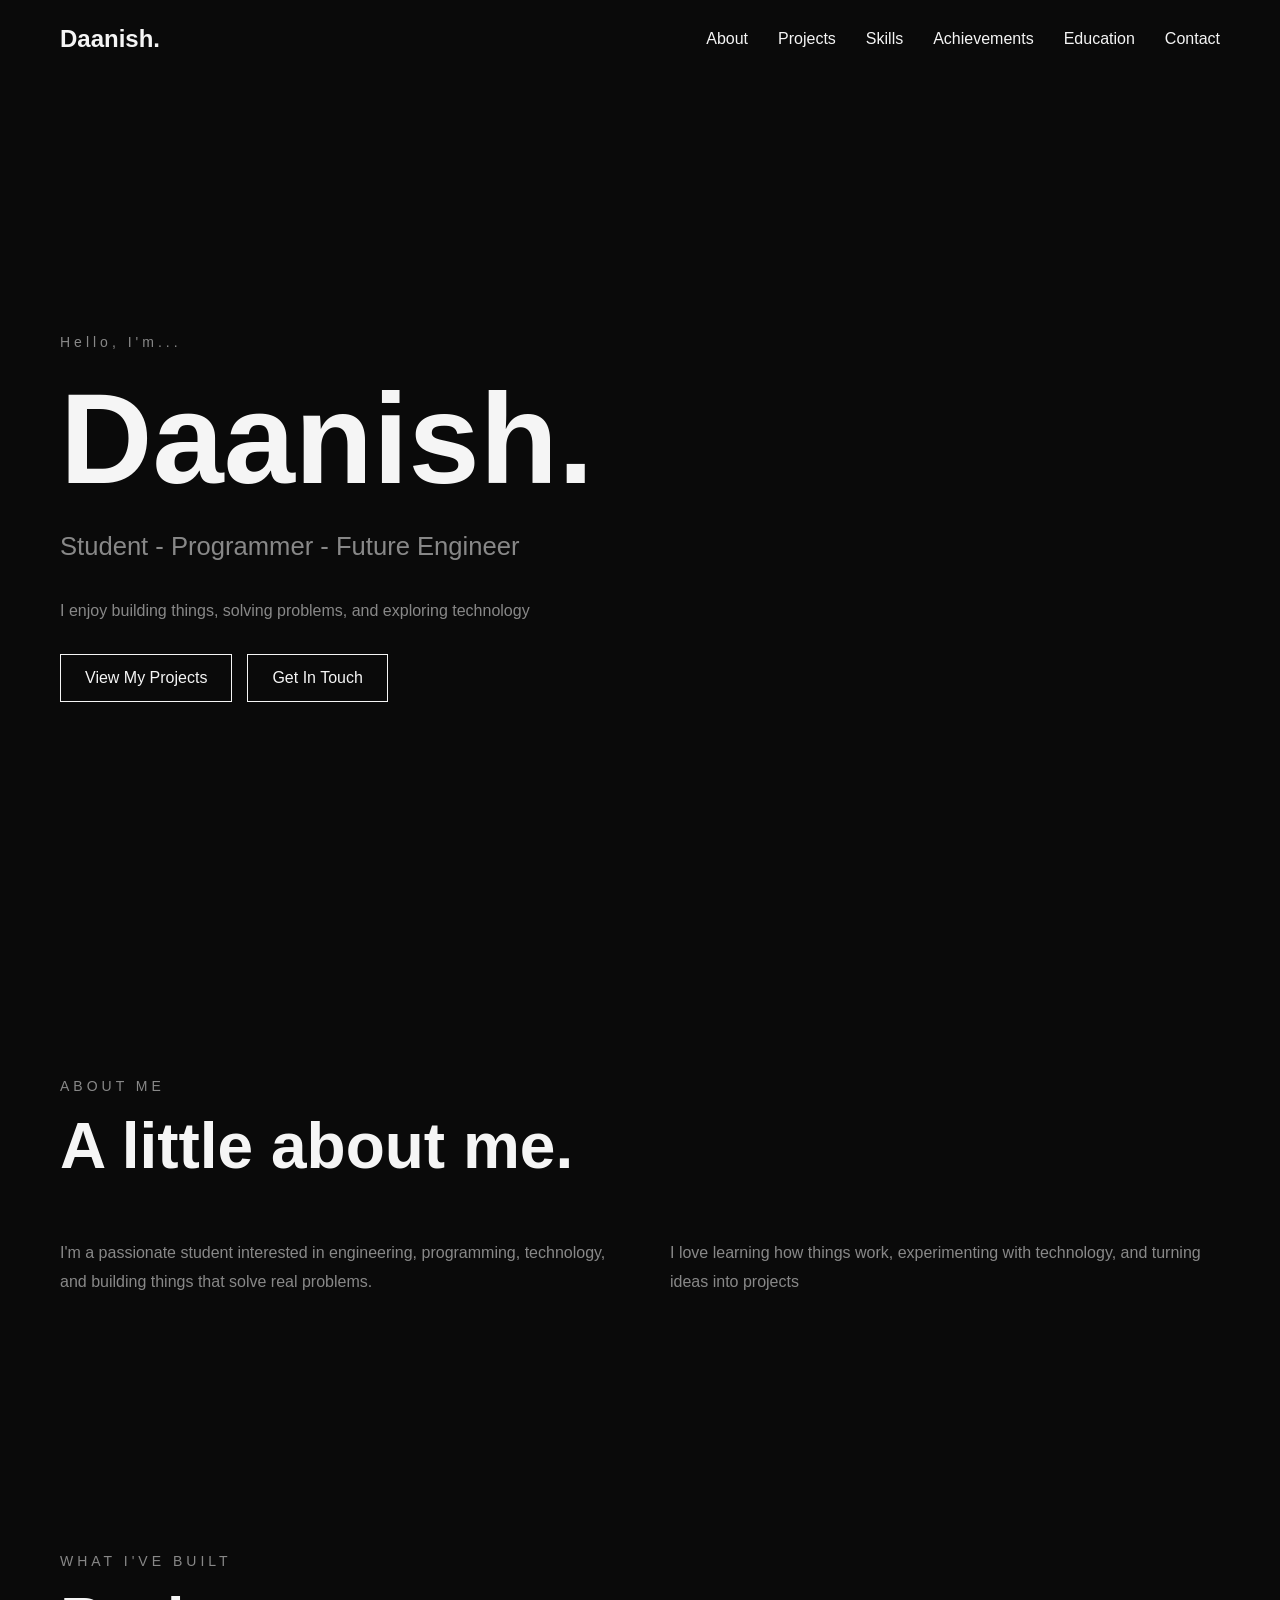
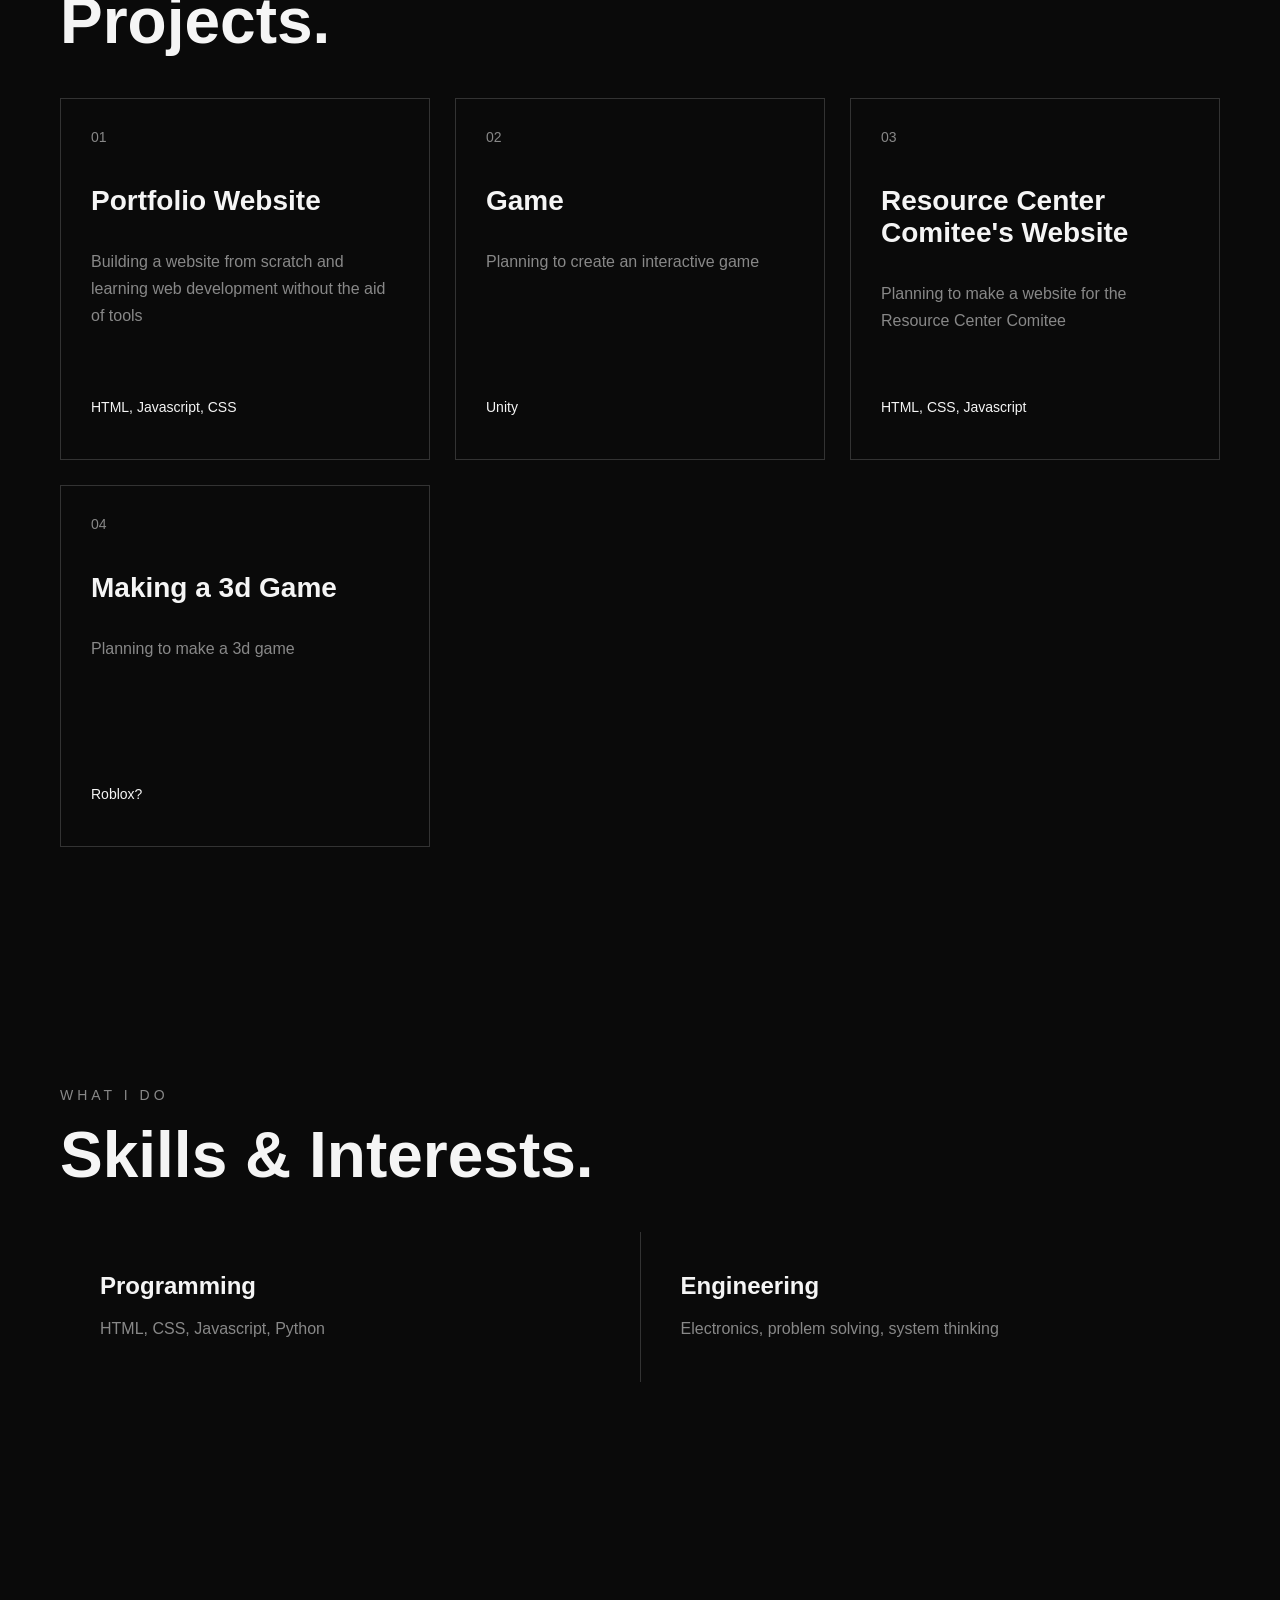
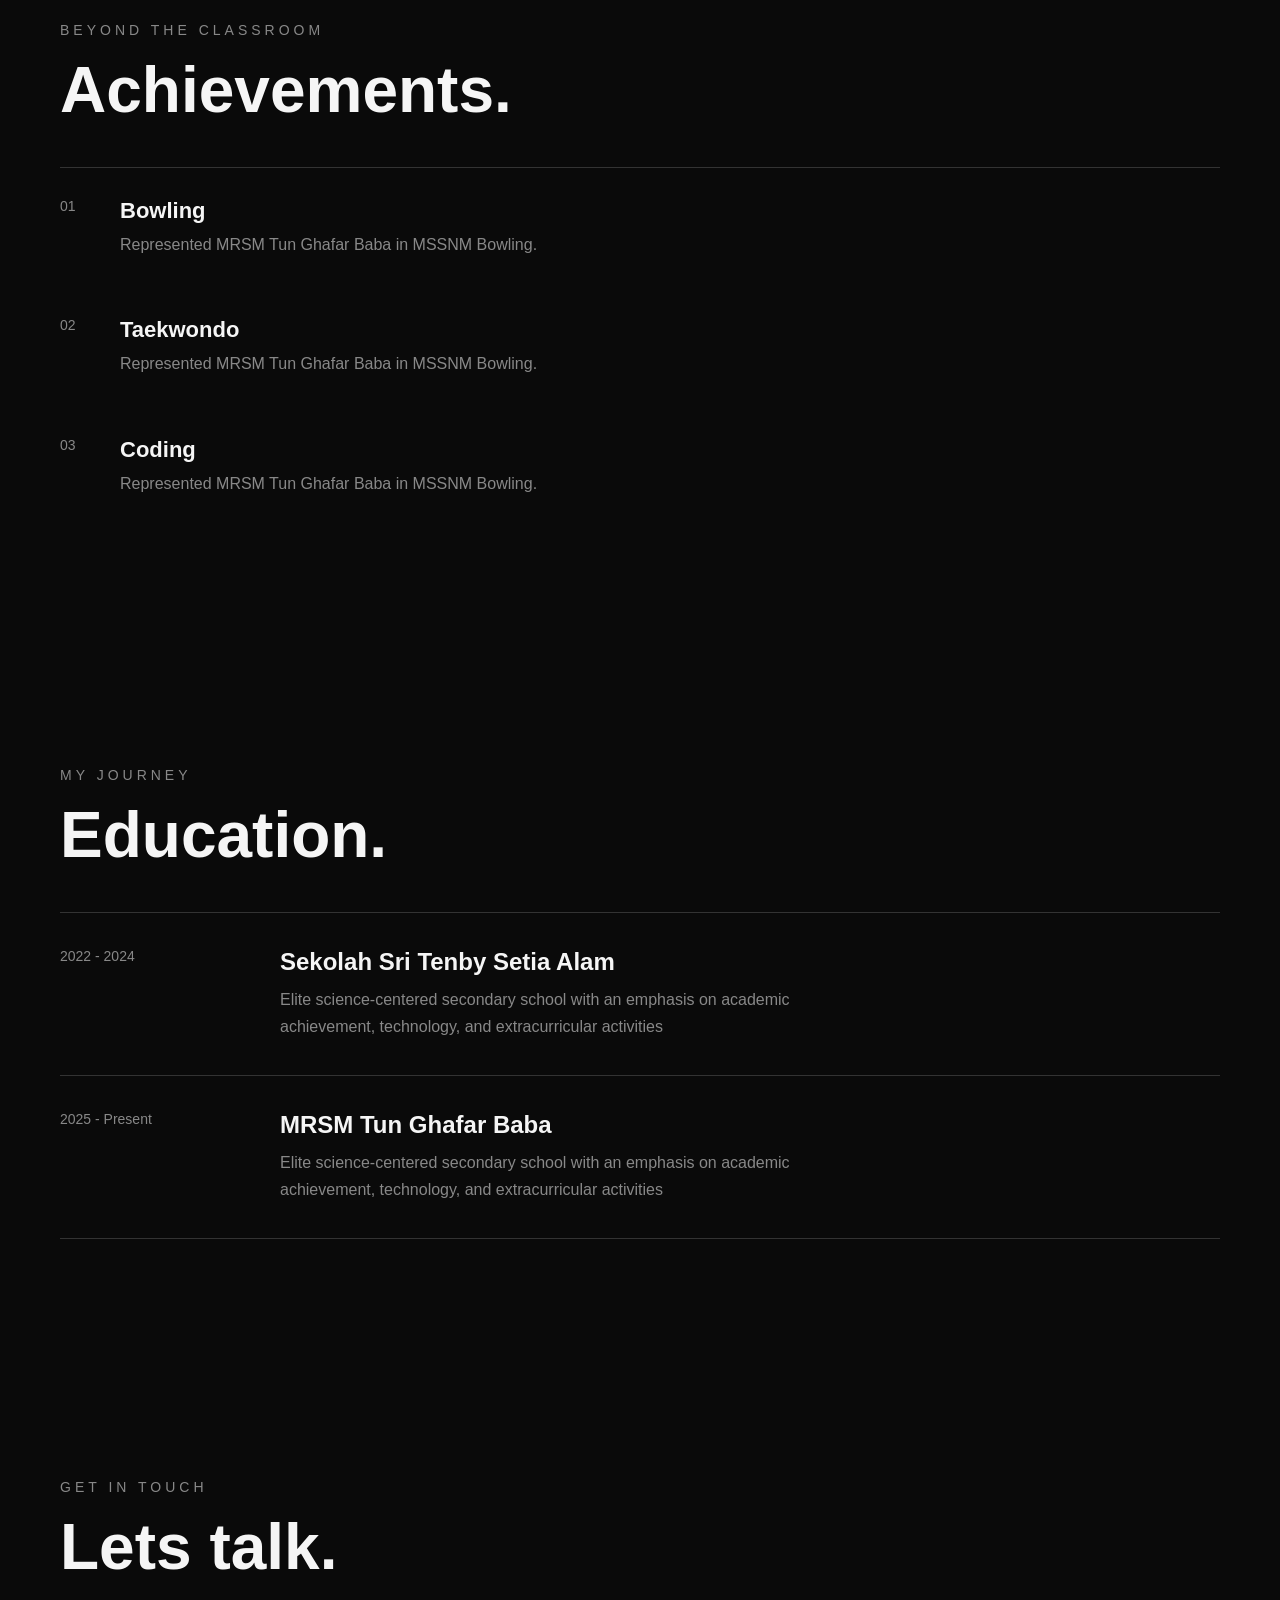
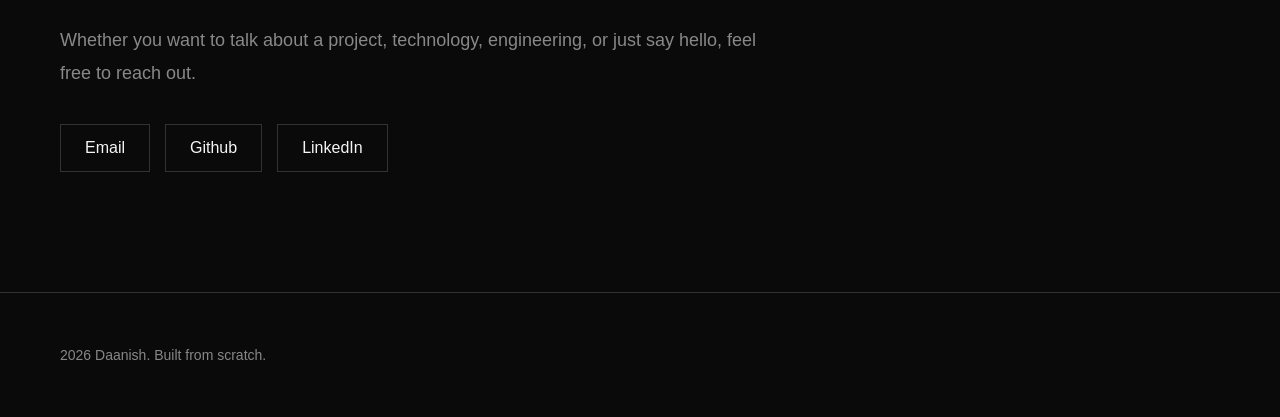
==== index.html @ d78a4479 "Add responsive mobile navigation" ====
<!DOCTYPE html>
<html lang="en">
    <head>
        <title>Daanish's Portfolio</title>
        <link rel="stylesheet" href="style.css">
    </head>

    <body>

        <nav>
            <a href="#home" class="logo">Daanish.</a>
            <button class="menu-toggle" aria-label="Open navigation menu">
                =
            </button>
            <div class="nav-links">
            <a href="#about">About</a>
            <a href="#projects">Projects</a>
            <a href="#skills">Skills</a>
            <a href="#achievements">Achievements</a>
            <a href="#education">Education</a>
            <a href="#contact">Contact</a>
            </div>
        </nav>

        <section id="home">
            <p class="a1">Hello, I'm...</p>
            <h1>Daanish.</h1>
            <h2>Student - Programmer - Future Engineer</h2>
            <p>
                I enjoy building things, solving problems, and exploring technology
            </p>
            <div class="hero-buttons">
            <a href="#projects">View My Projects</a>
            <a href="#contact">Get In Touch</a>
            </div>
        </section>
        <section id="about">
            <div class="section-heading">
                <p class="a1">ABOUT ME</p>
                <h2>A little about me.</h2>
            </div>
            <div class="about-content">
            <p>
                I'm a passionate student interested in engineering, programming, technology, and building things that solve real problems.
            </p>
            <p>
                I love learning how things work, experimenting with technology, and turning ideas into projects
            </p>
            </div>
        </section>
        <section id="projects">
            <div class="section-heading">
                <p class="a1">WHAT I'VE BUILT</p>
                <h2>Projects.</h2>
            </div>
            <div class="project-grid">
            <article class="project-card">
                <p class="project-number">01</p>
                <h3>Portfolio Website</h3>
                <p>
                    Building a website from scratch and learning web development without the aid of tools
                </p>
                <p class="project-tech">
                    HTML, Javascript, CSS
                </p>
            </article>
            <article class="project-card">
                <p class="project-number">02</p>
                <h3>Game</h3>
                <p>
                    Planning to create an interactive game
                </p>
                <p class="project-tech">
                    Unity
                </p>
            </article>
            <article class="project-card">
                <p class="project-number">03</p>
                <h3>Resource Center Comitee's Website</h3>
                <p>
                    Planning to make a website for the Resource Center Comitee
                </p>
                <p class="project-tech">
                    HTML, CSS, Javascript
                </p>
            </article>
            <article class="project-card">
                <p class="project-number">04</p>
                <h3>Making a 3d Game</h3>
                <p>
                    Planning to make a 3d game
                </p>
                <p class="project-tech">
                    Roblox?
                </p>
            </article>
            </div>
        </section>
        <section id="skills">
            <div class="section-heading">
                <p class="a1">WHAT I DO</p>
                <h2>Skills & Interests.</h2>
            </div>
            <div class="skills-grid">
                <div class="skill-group">
                    <h3>Programming</h3>
                    <p>
                        HTML, CSS, Javascript, Python
                    </p>
                </div>
                <div class="skill-group">
                    <h3>Engineering</h3>
                    <p>
                        Electronics, problem solving, system thinking
                    </p>
                </div>
            </div>
        </section>
        <section id="achievements">
            <div class="section-heading">
                <p class="a1">BEYOND THE CLASSROOM</p>
                <h2>Achievements.</h2>
            </div>
            <div class="achievement-list">
                <div class="achievement">
                    <span>01</span>
                    <div>
                        <h3>Bowling</h3>
                        <p>
                            Represented MRSM Tun Ghafar Baba in MSSNM Bowling.
                        </p>
                    </div>
                </div>
                <div class="achievement">
                    <span>02</span>
                    <div>
                        <h3>Taekwondo</h3>
                        <p>
                            Represented MRSM Tun Ghafar Baba in MSSNM Bowling.
                        </p>
                    </div>
                </div>
                <div class="achievement">
                    <span>03</span>
                    <div>
                        <h3>Coding</h3>
                        <p>
                            Represented MRSM Tun Ghafar Baba in MSSNM Bowling.
                        </p>
                    </div>
                </div>
            </div>
        </section>
        <section id="education">
            <div class="section-heading">
                <p class="a1">MY JOURNEY</p>
                <h2>Education.</h2>
            </div>
            <div class="education-list">
                <article class="education-item">
                    <div class="education-year">
                        2022 - 2024
                    </div>
                    <div class="education-info">
                        <h3>Sekolah Sri Tenby Setia Alam</h3>
                        <p>
                            Elite science-centered secondary school with an emphasis on academic achievement, technology, and extracurricular activities
                        </p>
                    </div>
                </article>
                <article class="education-item">
                    <div class="education-year">
                        2025 - Present
                    </div>
                    <div class="education-info">
                        <h3>MRSM Tun Ghafar Baba</h3>
                        <p>
                            Elite science-centered secondary school with an emphasis on academic achievement, technology, and extracurricular activities
                        </p>
                    </div>
                </article>
            </div>
        </section>
        <section id="contact">
            <div class="section-heading">
                <p class="a1">GET IN TOUCH</p>
                <h2>Lets talk.</h2>
            </div>
            <div class="contact-content">
                <p>
                    Whether you want to talk about a project, technology, engineering, or just say hello, feel free to reach out.
                </p>
                <div class="contact-links">
                    <a href="mailto:wandaanishimaan@gmail.com">
                        Email
                    </a>
                    <a href="https://github.com/Denzixy" target="_blank" rel="noopener noreferrer">
                        Github
                    </a>
                    <a href="https://www.linkedin.com/in/wan-daanish-04157339a/" target="_blank" rel="noopener noreferrer">
                        LinkedIn
                    </a>
                </div>
            </div>
        </section>
        <footer>
            <p>
                2026 Daanish. Built from scratch.
            </p>
        </footer>
        <script src="script.js"></script>
    </body>
</html>
---- style.css ----
:root {
    --background: #0a0a0a;
    --text: #f5f5f5;
    --muted: #888888;
    --border: #333333;
}
html {
    scroll-behavior: smooth;
}
body {
    background-color: var(--background);
    color: var(--text);
    font-family: Arial, sans-serif;
    margin: 0;
}
nav {
    display: flex;
    justify-content: space-between;
    align-items: center;
    padding: 25px 60px;
    position: sticky;
    top: 0;
    background-color: var(--background);
}
nav a {
    color: var(--text);
    text-decoration: none;
    transition: opacity 0.2s ease;
}
nav a:hover {
    opacity: 0.6;
}
#home {
    min-height: 80vh;
    display: flex;
    flex-direction: column;
    justify-content: center;
    padding: 80px 60px;
}
#home h1 {
    font-size: clamp(3.5rem, 10vw, 8rem);
    margin: 0;
}
.a1 {
    font-size: 14px;
    letter-spacing: 4px;
    color: var(--muted);
    margin: 0 0 15px 0;
}
#home h2 {
    font-size: clamp(1.2rem, 2vw, 1.8rem);
    font-weight: 400;
    color: var(--muted);
    margin: 20px 0;
}
#home > p:not(.a1) {
    max-width: 500px;
    color: var(--muted);
    line-height: 1.7;
    margin-bottom: 30px;
}
#home a {
    display: inline-block;
    padding: 14px 24px;
    border: 1px solid var(--text);
    color: var(--text);
    text-decoration: none;
    transition: background-color 0.2s ease, color 0.2 ease;
}
.hero-buttons {
    display: flex;
    gap: 15px;
}
.logo {
    font-size: 24px;
    font-weight: bold;
}
.nav-links {
    display: flex;
    gap: 30px;
}
#home a:hover {
    background-color: var(--text);
    color: var(--background);
}
.section-heading {
    margin-bottom: 40px;
}
.section-heading h2 {
    font-size: clamp(2rem, 5vw, 4rem);
    margin: 0;
}
#about {
    padding: 120px 60px;
}
.about-content {
    display: grid;
    grid-template-columns: 1fr 1fr;
    gap: 60px;
}
.about-content p {
    color: var(--muted);
    line-height: 1.8;
    max-width: 600px;
}
#projects {
    padding: 120px 60px;
}
.project-grid {
    display: grid;
    grid-template-columns: repeat(3, 1fr);
    gap: 25px;
}
.project-card {
    border: 1px solid var(--border);
    padding: 30px;
    min-height: 300px;
    display: flex;
    flex-direction: column;
    transition: transform 0.2s ease, border-color 0.2s ease;
}
.project-card:hover {
    transform: translateY(-5px);
    border-color: var(--text);
}
.project-tech {
    margin-top: auto;
    color: var(--text);
    font-size: 14px;
}
.project-card h3 {
    font-size: 28px;
    margin: 0 0 15px 0;
}
.project-card > p:not(.project-number):not(.project-tech) {
    color: var(--muted);
    line-height: 1.7;
}
.project-number {
    color: var(--muted);
    font-size: 14px;
    margin: 0 0 40px 0;
}
#skills {
    padding: 120px 60px;
}
.skills-grid {
    display: grid;
    grid-template-columns: repeat(2, 1fr);
    gap: 1px;
    background-color: var(--border);
}
.skill-group {
    background-color: var(--background);
    padding: 40px;
}
.skill-group h3 {
    font-size: 24px;
    margin: 0 0 15px 0;
}
.skill-group p {
    color: var(--muted);
    line-height: 1.7;
    margin: 0;
}
#achievements {
    padding: 120px 60px;
}
.achievement-list {
    border-top: 1px solid var(--border);
}
.achievement {
    display: grid;
    grid-template-columns: 60px 1fr;
    padding: 30px 0;
    border-bottom: 1p solid var(--border);
}
.achievement > span {
    color: var(--muted);
    font-size: 14px;
}
.achievement h3 {
    margin: 0 0 8px 0;
    font-size: 22px;
}
.achievement p {
    margin: 0;
    color: var(--muted);
    line-height: 1.6;
}
#education {
    padding: 120px 60px;
}
.education-list {
    border-top: 1px solid var(--border);
}
.education-item {
    display: grid;
    grid-template-columns: 180px 1fr;
    gap: 40px;
    padding: 35px 0;
    border-bottom: 1px solid var(--border);
}
.education-year {
    color: var(--muted);
    font-size: 14px;
}
.education-info h3 {
    margin: 0 0 10px 0;
    font-size: 24px;
}
.education-info p {
    margin: 0;
    max-width: 600px;
    color: var(--muted);
    line-height: 1.7;
}
#contact {
    padding: 120px 60px;
}
.contact-content {
    max-width: 700px;
}
.contact-content > p {
    color: var(--muted);
    line-height: 1.8;
    font-size: 18px;
    margin-bottom: 35px;
}
.contact-links {
    display: flex;
    gap: 15px;
    flex-wrap: wrap;
}
.contact-links a {
    display: inline-block;
    padding: 14px 24px;
    border: 1px solid var(--border);
    color: var(--text);
    text-decoration: none;
    transition: 
        background-color 0.2 ease,
        color 0.2 ease,
        border-color 0.2 ease;
}
.contact-links a:hover {
    background-color: var(--text);
    color: var(--background);
    border-color: var(--text);
}
footer {
    padding: 40px 60px;
    border-top: 1px solid var(--border);
    color: var(--muted);
    font-size: 14px;
}
.menu-toggle {
    display: none;
    background: none;
    border: none;
    color: var(--text);
    font-size: 28px;
    cursor: pointer;
}
@media (max-width: 768px) {
    #home,
    #about {
        padding-left: 25px;
        padding-right: 25px;
    }
    .about-content {
        grid-template-columns: 1fr;
    }
    #projects {
        padding-left: 25px;
        padding-right: 25px;
    }
    .project-grid {
        grid-template-columns: 1fr;
    }
    #skills {
        padding-left: 25px;
        padding-right: 25px;
    }
    .skills-grid {
        grid-template-columns: 1fr;
    }
    #achievements {
        padding-left: 25px;
        padding-right: 25px;
    }
    #education {
        padding-left: 25px;
        padding-right: 25px;
    }
    .education-item {
        grid-template-columns: 1fr;
        gap: 10px;
    }
    footer {
        padding-left: 25px;
        padding-right: 25px;
    }
    .menu-toggle {
        display: block;
    }
    .nav-links {
        display: none;
        position: absolute;
        top: 100%;
        left: 0;
        right: 0;
        flex-direction: column;
        padding: 20px 25px;
        background-color: var(--background);
        border-bottom: 1px solid var(--border);
    }
    .nav-links.active {
        display: flex;
    }
}
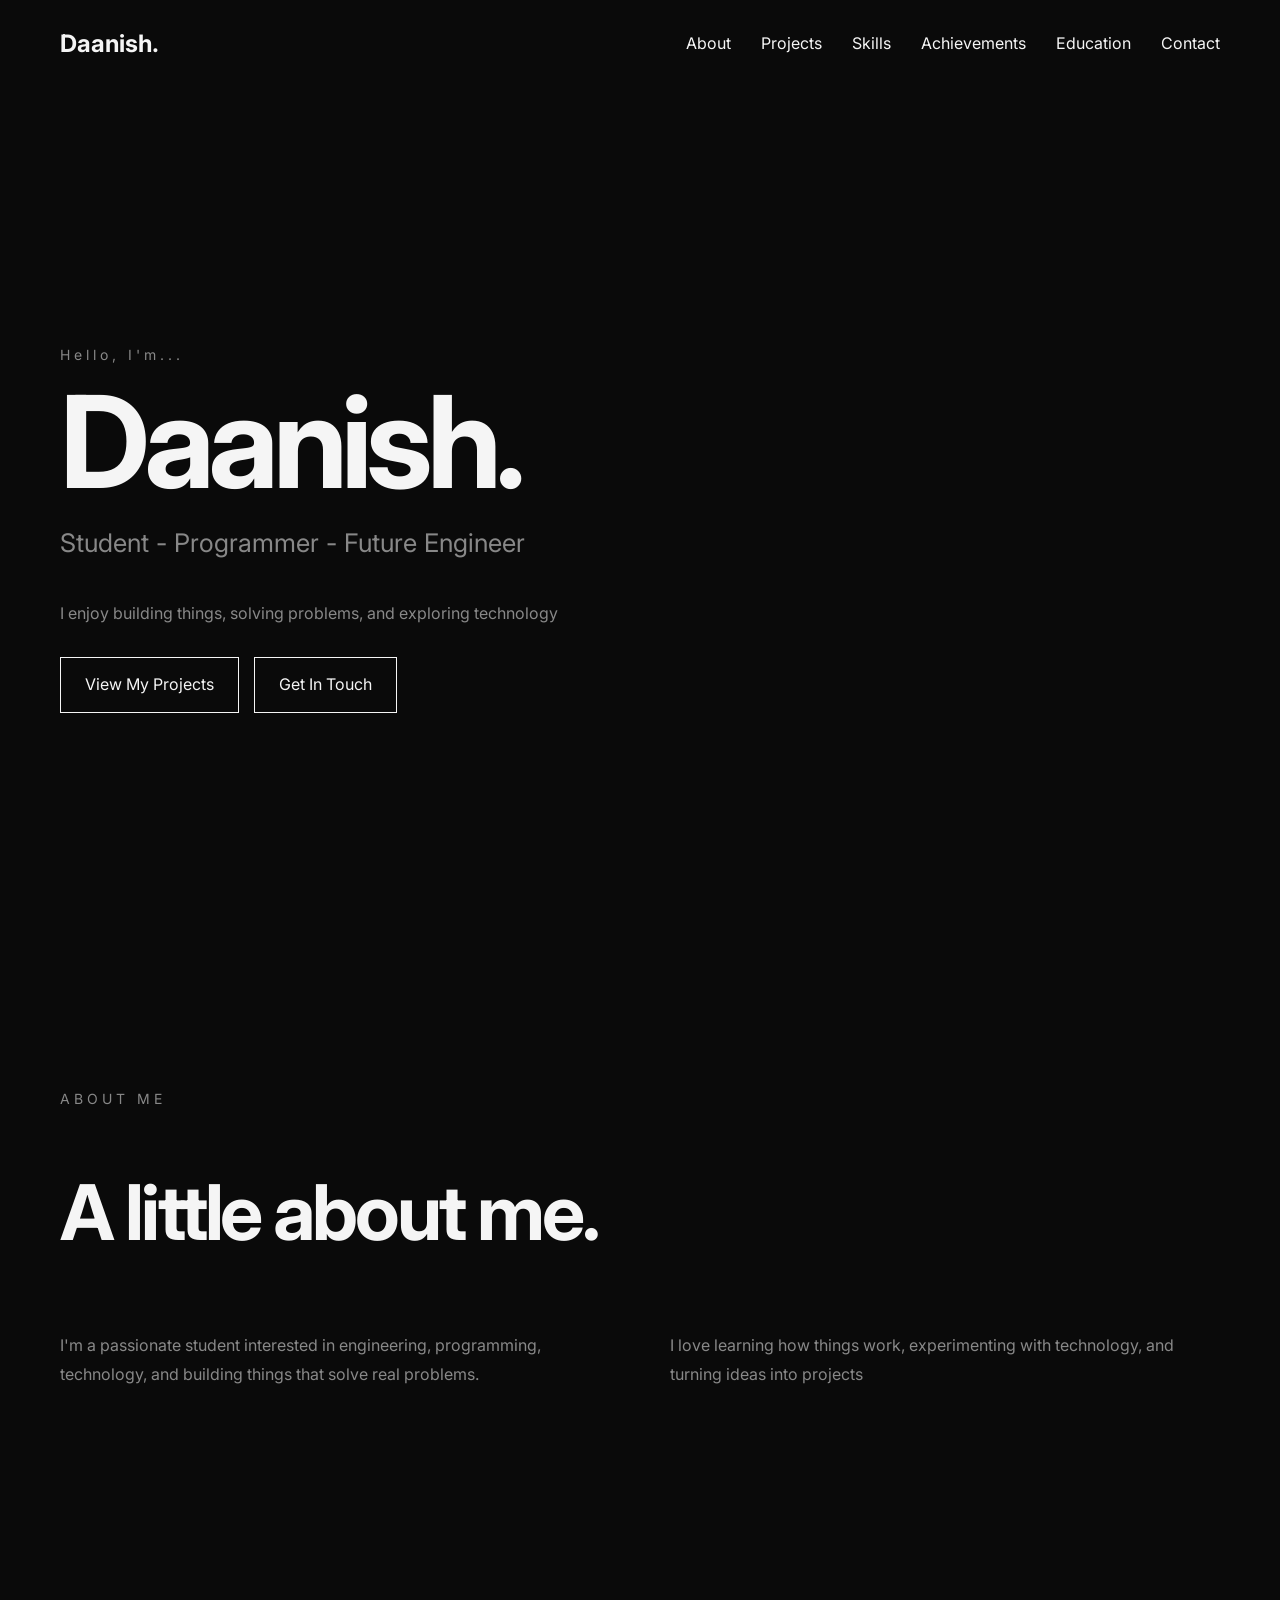
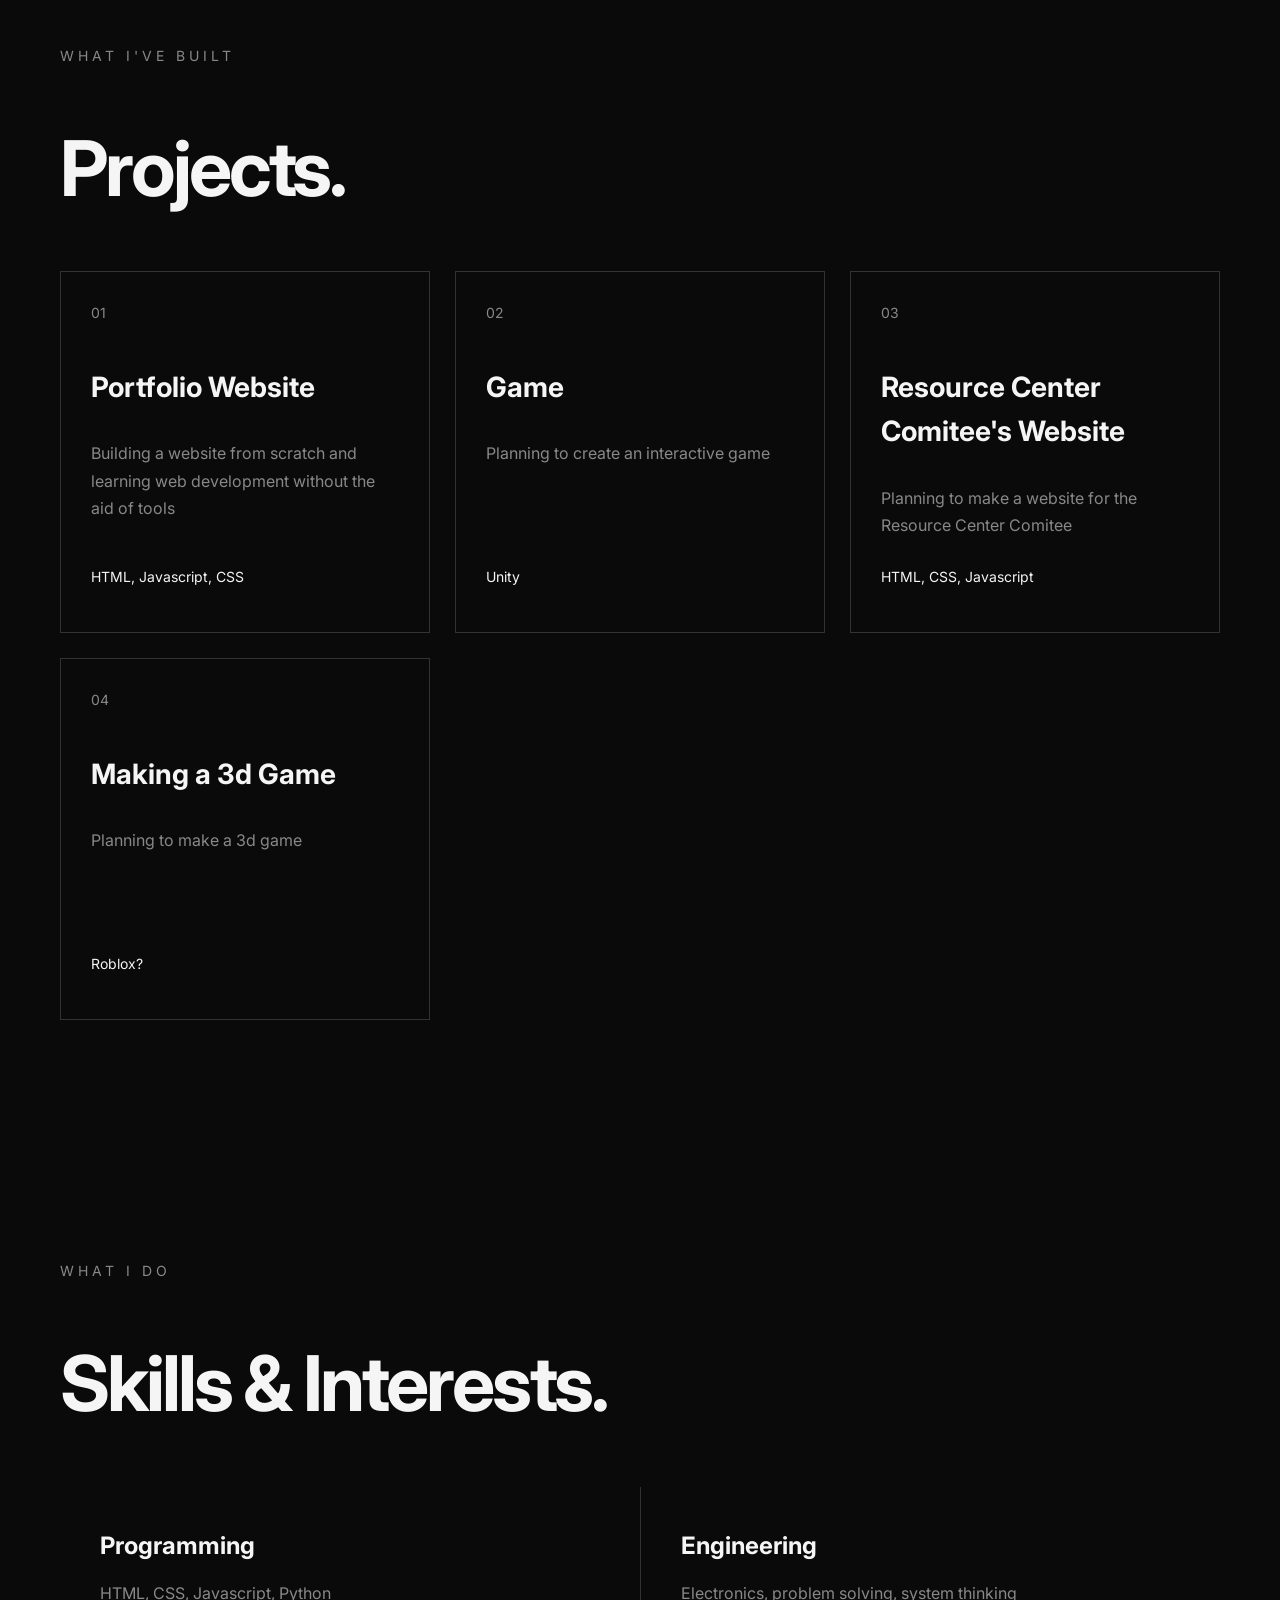
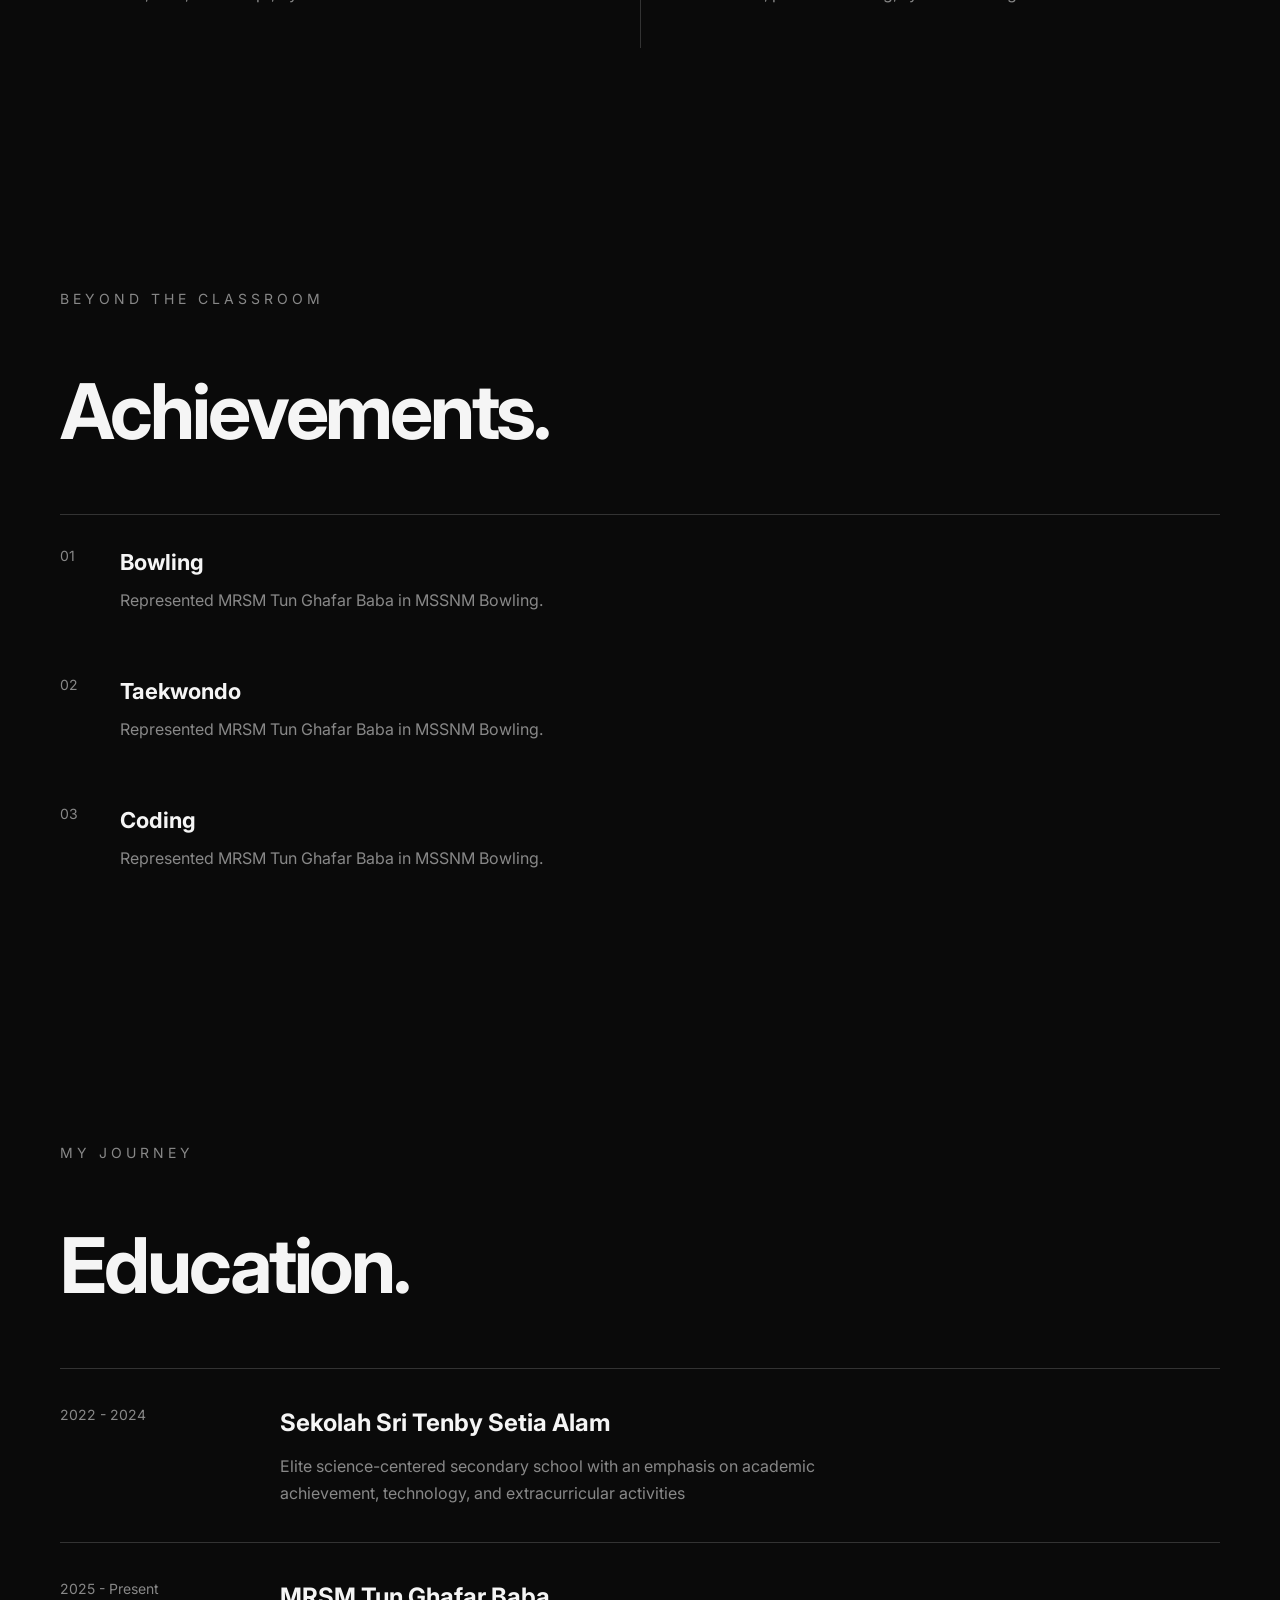
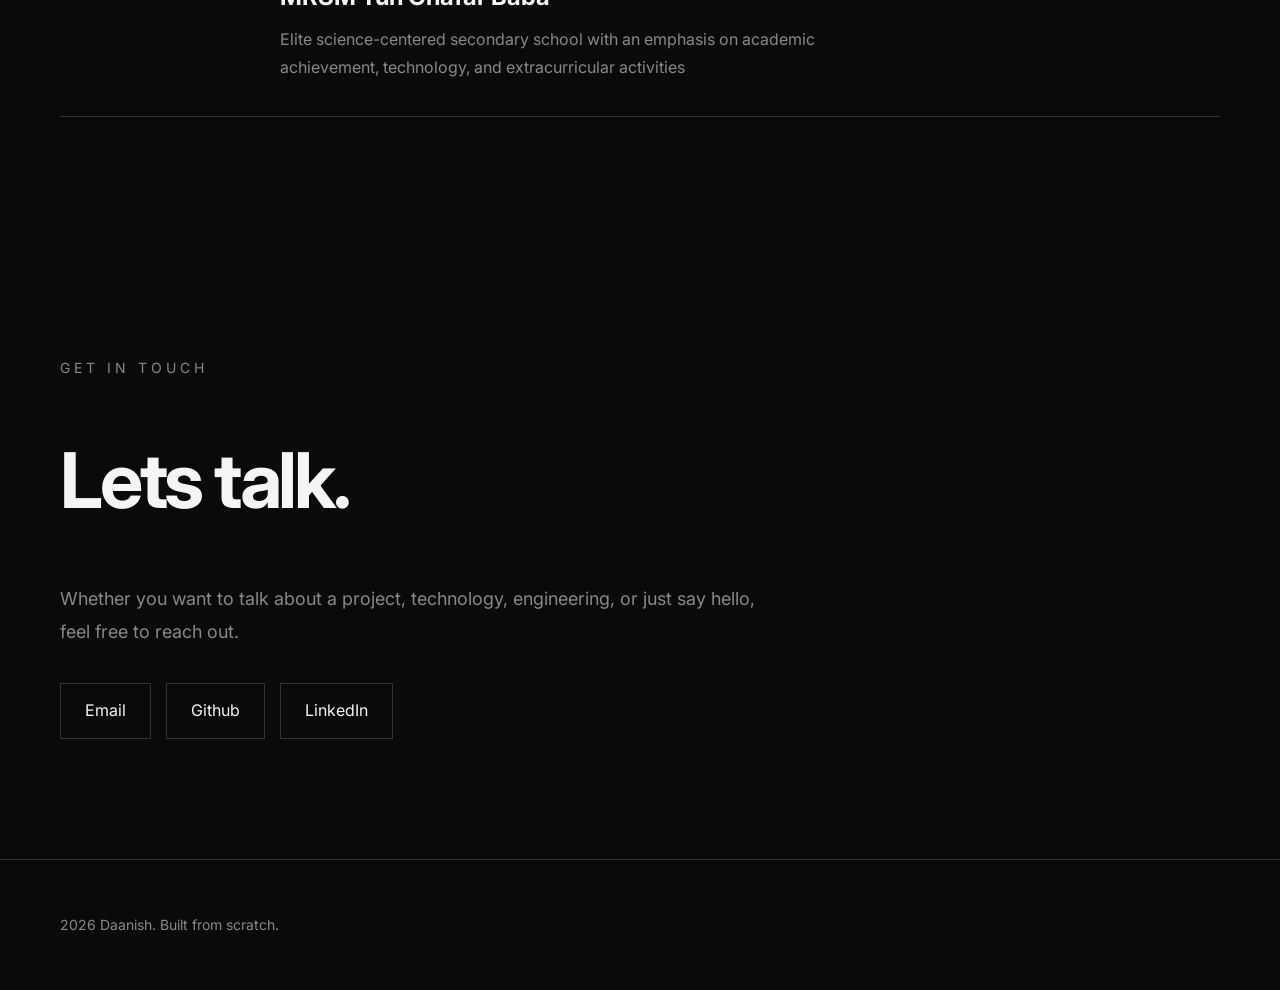
==== commit d7c6d5b8: "Refine typography and motion" ====
--- a/index.html
+++ b/index.html
@@ -23,15 +23,15 @@
         </nav>
 
         <section id="home">
-            <p class="a1">Hello, I'm...</p>
-            <h1>Daanish.</h1>
-            <h2>Student - Programmer - Future Engineer</h2>
-            <p>
+            <p class="a1 hero-content">Hello, I'm...</p>
+            <h1 class="hero-content">Daanish.</h1>
+            <h2 class="hero-content">Student - Programmer - Future Engineer</h2>
+            <p class="hero-content">
                 I enjoy building things, solving problems, and exploring technology
             </p>
             <div class="hero-buttons">
-            <a href="#projects">View My Projects</a>
-            <a href="#contact">Get In Touch</a>
+            <a href="#projects" class="hero-content">View My Projects</a>
+            <a href="#contact" class="hero-content">Get In Touch</a>
             </div>
         </section>
         <section id="about">
--- a/style.css
+++ b/style.css
@@ -1,3 +1,4 @@
+@import url('https://fonts.googleapis.com/css2?family=Inter:wght@400;500;600;700&display=swap');
 :root {
     --background: #0a0a0a;
     --text: #f5f5f5;
@@ -10,8 +11,37 @@
 body {
     background-color: var(--background);
     color: var(--text);
-    font-family: Arial, sans-serif;
-    margin: 0;
+    font-family: 'Inter', sans-serif;
+    margin: 0;
+    font-size: 16px;
+    line-height: 1.6;
+}
+::selection {
+    background-color: var(--text);
+    color: var(--background);
+}
+@keyframes fadeUp {
+    from {
+        opacity: 0;
+        transform: translateY(20px);
+    }
+    to {
+        opacity: 1;
+        transform: translateY(0);
+    }
+}
+.hero-content {
+    animation: fadeUp 0.8s ease forwards;
+}
+a {
+    color: inherit;
+    text-decoration-thickness: 1px;
+    text-underline-offset: 4px;
+}
+h1 {
+    font-size: clamp(3rem, 8vw, 7rem);
+    line-height: 0.95;
+    letter-spacing: -0.05em;
 }
 nav {
     display: flex;
@@ -20,6 +50,7 @@
     padding: 25px 60px;
     position: sticky;
     top: 0;
+    z-index: 1000;
     background-color: var(--background);
 }
 nav a {
@@ -87,8 +118,12 @@
     margin-bottom: 40px;
 }
 .section-heading h2 {
-    font-size: clamp(2rem, 5vw, 4rem);
-    margin: 0;
+    font-size: clamp(2.5rem, 6vw, 5rem);
+    line-height: 1;
+    letter-spacing: -0.04em;
+}
+.section-heading .a1 {
+    margin-bottom: 15px;
 }
 #about {
     padding: 120px 60px;
@@ -310,6 +345,7 @@
         top: 100%;
         left: 0;
         right: 0;
+        z-index: 1001;
         flex-direction: column;
         padding: 20px 25px;
         background-color: var(--background);
@@ -318,4 +354,16 @@
     .nav-links.active {
         display: flex;
     }
+}
+@media (prefers-reduced-motion: reduce) {
+    html {
+        scroll-behavior: auto;
+    }
+    *,
+    *::before,
+    *::after {
+        animation-duration: 0.01ms !important;
+        animation-iteration-count: 1 !important;
+        transition-duration: 0.01ms !important;
+    }
 }
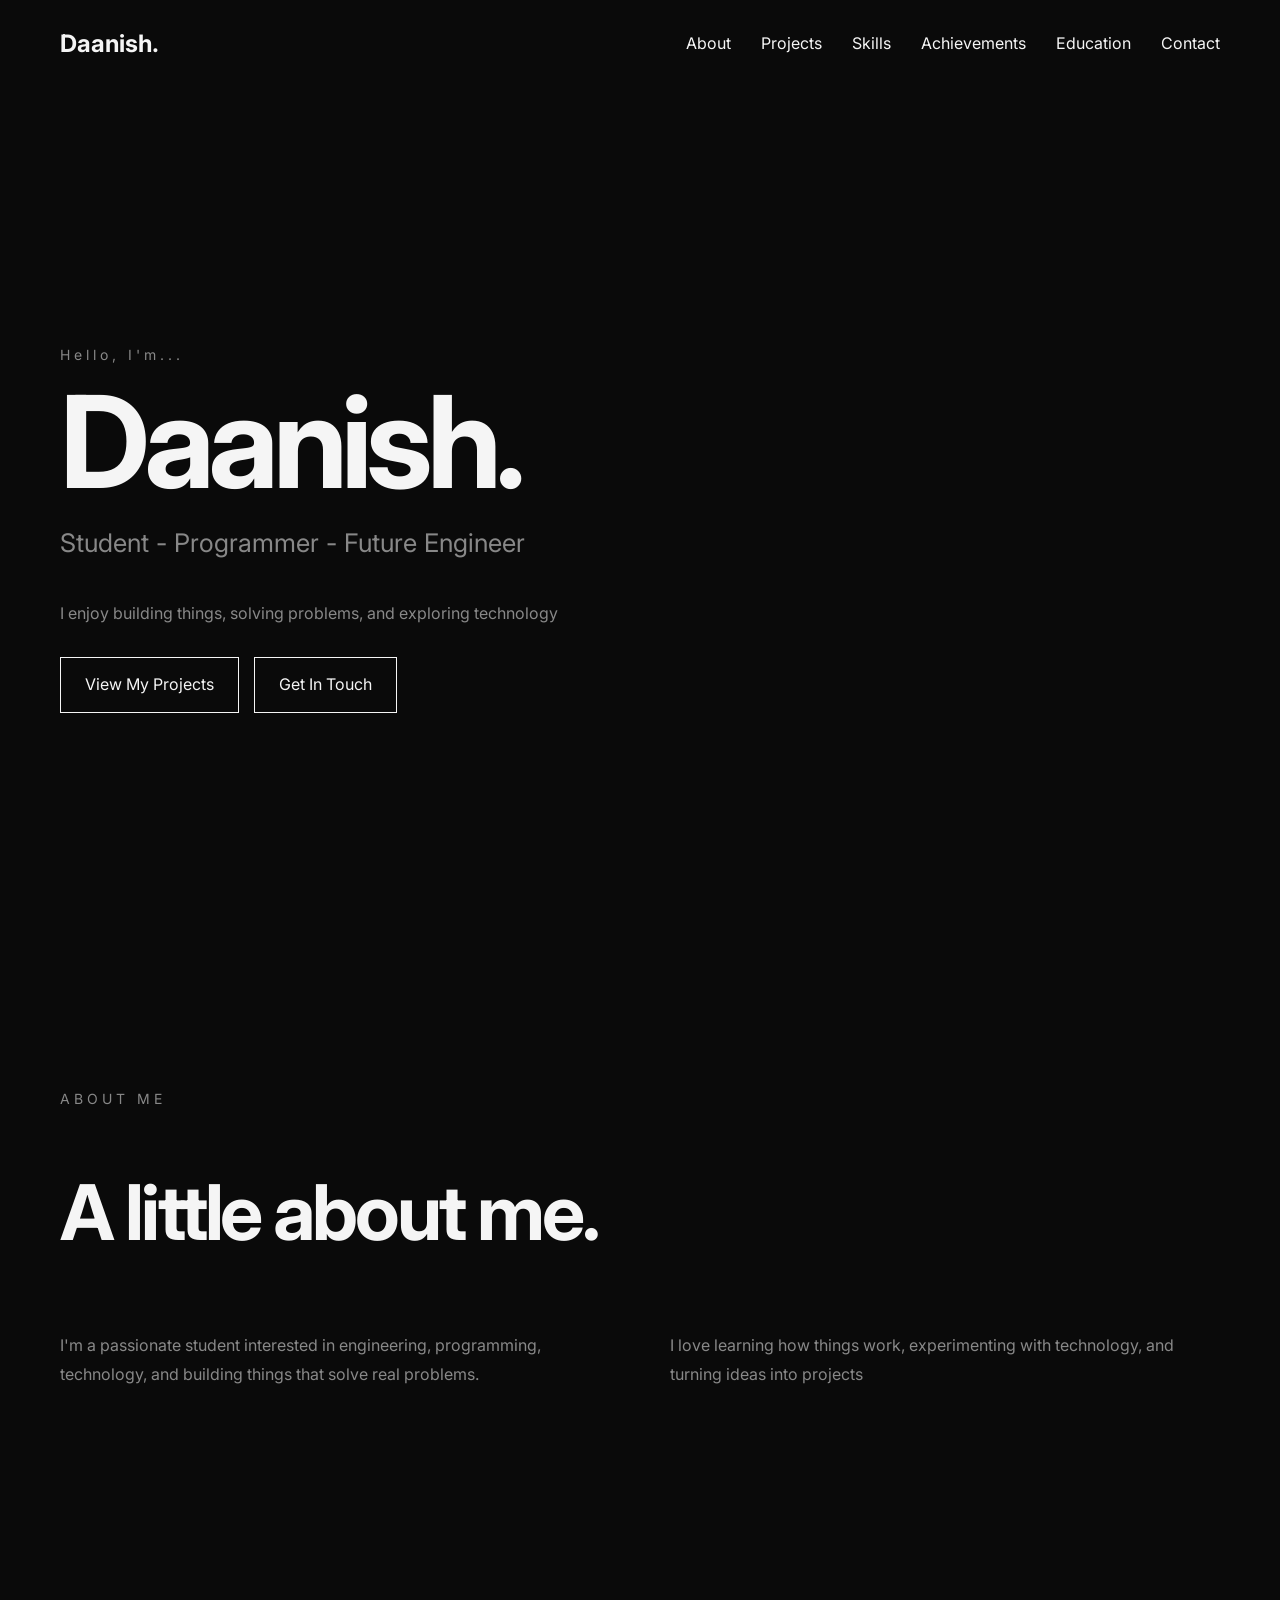
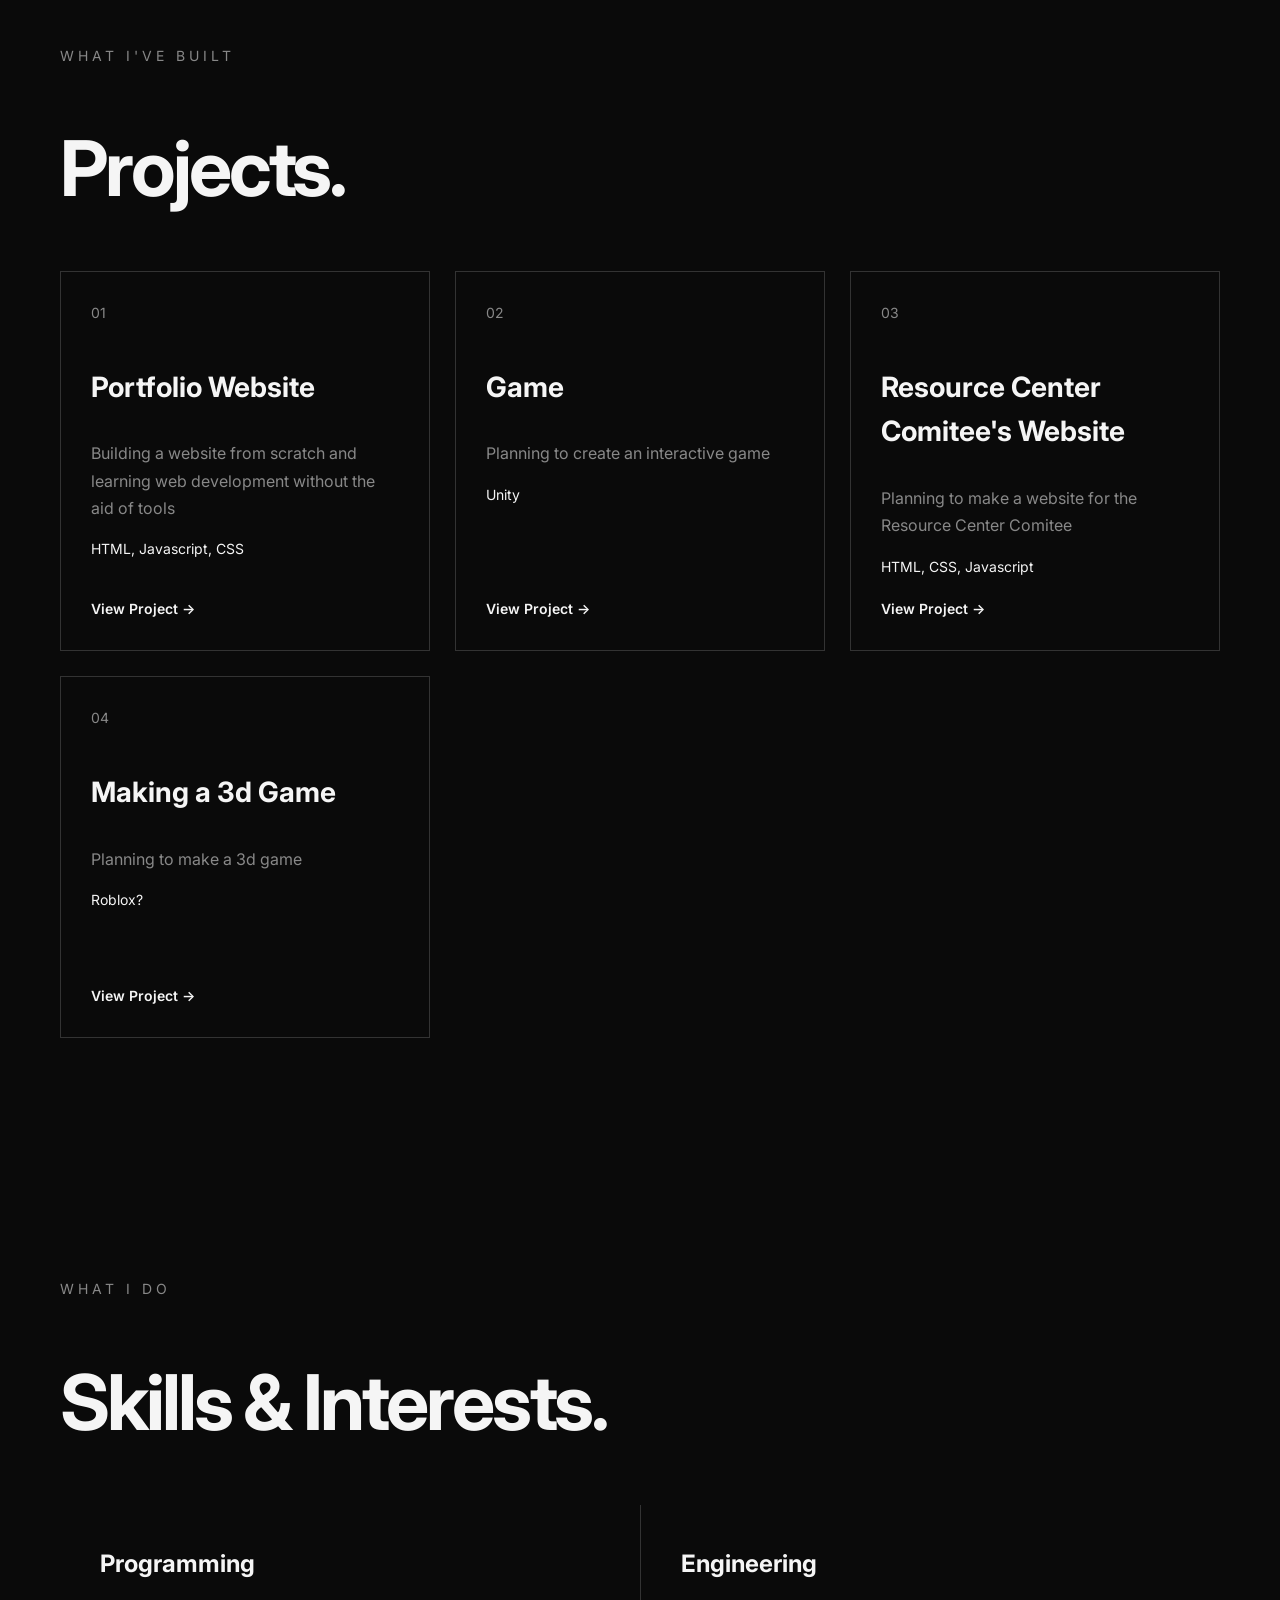
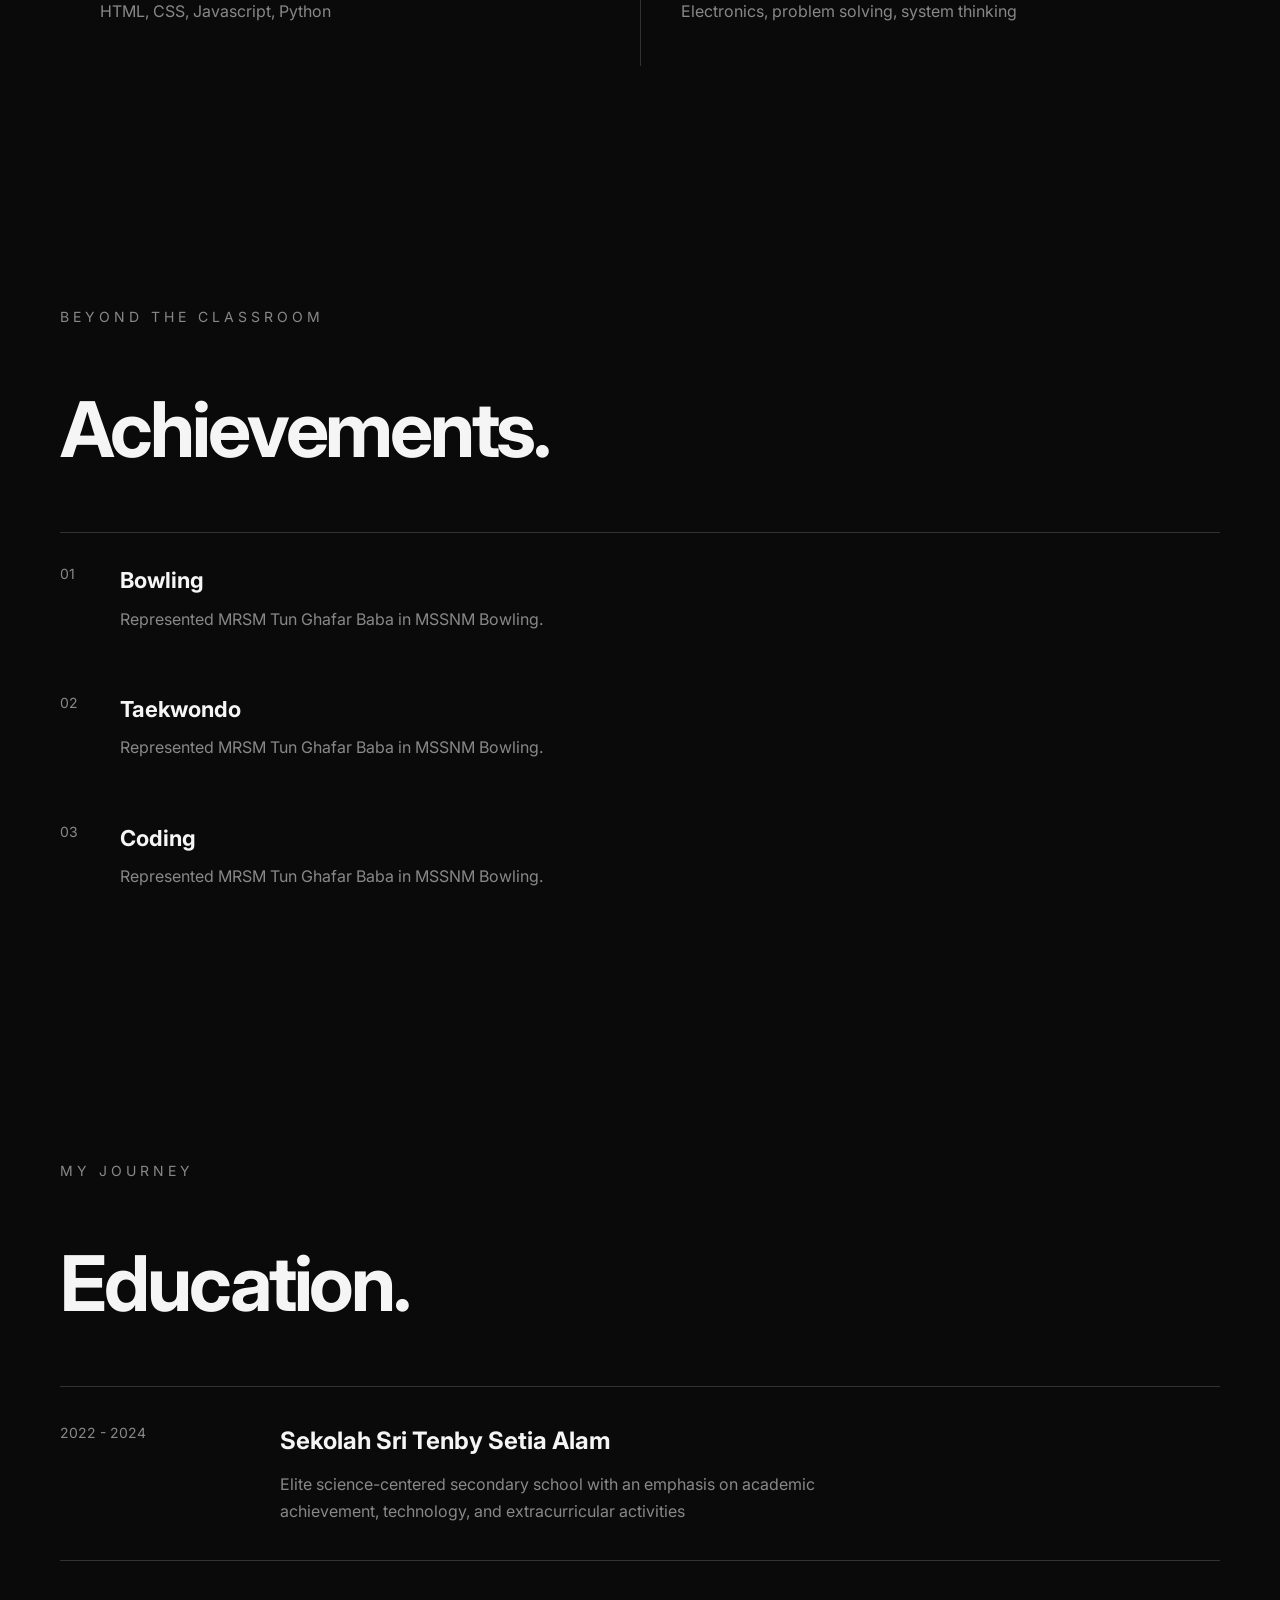
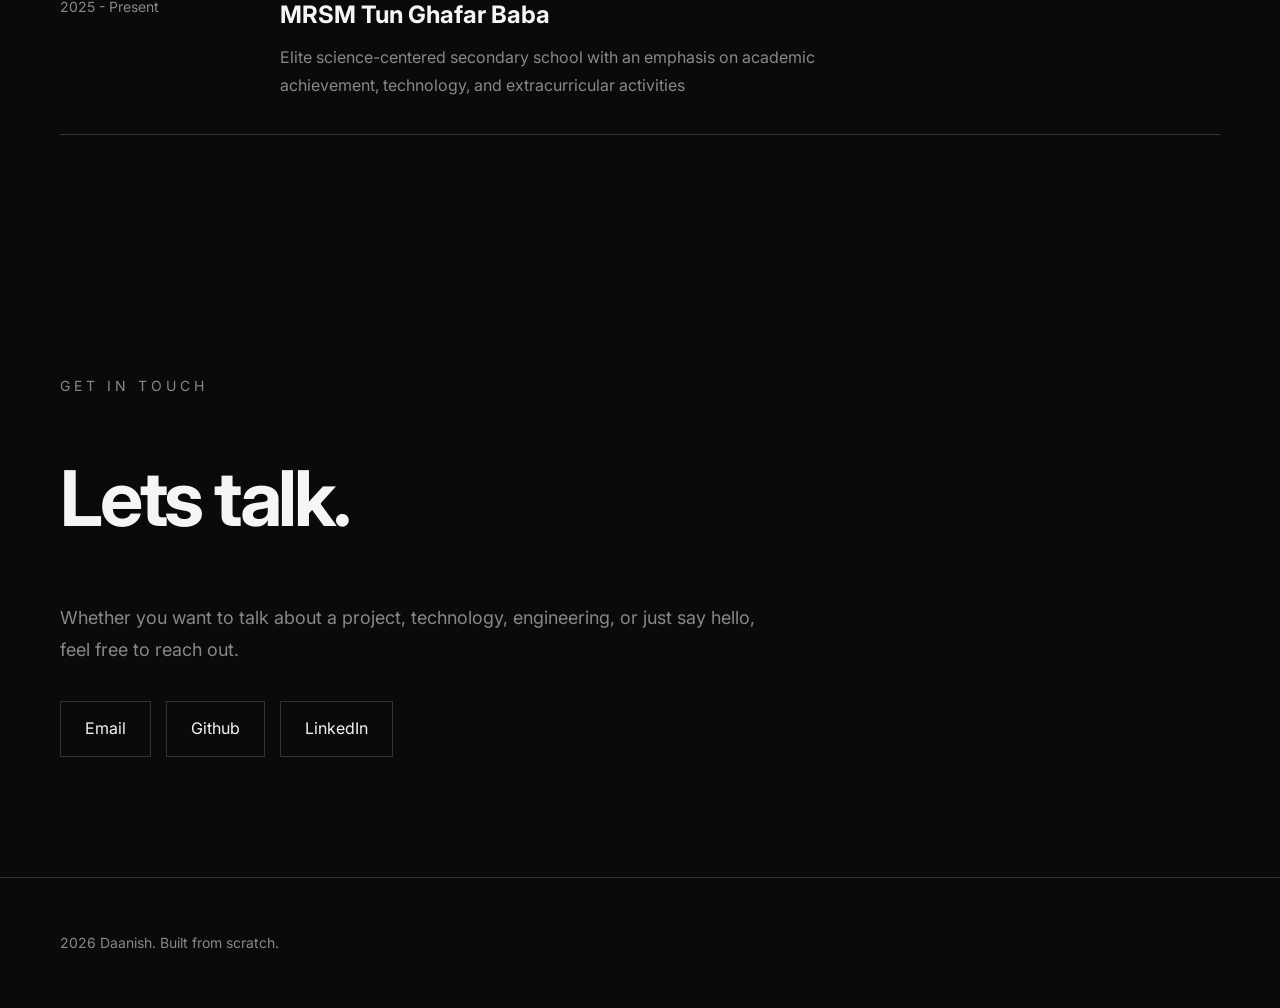
==== commit 3cb151f3: "Add project links and interactions" ====
--- a/index.html
+++ b/index.html
@@ -63,6 +63,9 @@
                 <p class="project-tech">
                     HTML, Javascript, CSS
                 </p>
+                <a href="#" class="project-link" target="_blank" rel="noopener noreferrer">
+                    View Project ->
+                </a>
             </article>
             <article class="project-card">
                 <p class="project-number">02</p>
@@ -73,6 +76,9 @@
                 <p class="project-tech">
                     Unity
                 </p>
+                <a href="#" class="project-link" target="_blank" rel="noopener noreferrer">
+                    View Project ->
+                </a>
             </article>
             <article class="project-card">
                 <p class="project-number">03</p>
@@ -83,6 +89,9 @@
                 <p class="project-tech">
                     HTML, CSS, Javascript
                 </p>
+                <a href="#" class="project-link" target="_blank" rel="noopener noreferrer">
+                    View Project ->
+                </a>
             </article>
             <article class="project-card">
                 <p class="project-number">04</p>
@@ -93,6 +102,9 @@
                 <p class="project-tech">
                     Roblox?
                 </p>
+                <a href="#" class="project-link" target="_blank" rel="noopener noreferrer">
+                    View Project ->
+                </a>
             </article>
             </div>
         </section>
--- a/style.css
+++ b/style.css
@@ -29,6 +29,32 @@
         opacity: 1;
         transform: translateY(0);
     }
+}
+.project-link {
+    display: inline-block;
+    margin-top: auto;
+    padding-top: 20px;
+    color: var(--text);
+    text-decoration: none;
+    font-size: 14px;
+    font-weight: 600;
+    transition: transform 0.2 ease;
+}
+.project-link:hover {
+    transform: translateX(5px);
+}
+.project-link::after {
+    content: "";
+    display: inline-block;
+    width: 0;
+    height: 1px;
+    background-color: currentColor;
+    vertical-align: middle;
+    transition: width 0.2 ease;
+}
+.project-link:hover::after {
+    width: 30px;
+    margin-left: 8px;
 }
 .hero-content {
     animation: fadeUp 0.8s ease forwards;
@@ -159,7 +185,7 @@
     border-color: var(--text);
 }
 .project-tech {
-    margin-top: auto;
+    margin: 0;
     color: var(--text);
     font-size: 14px;
 }
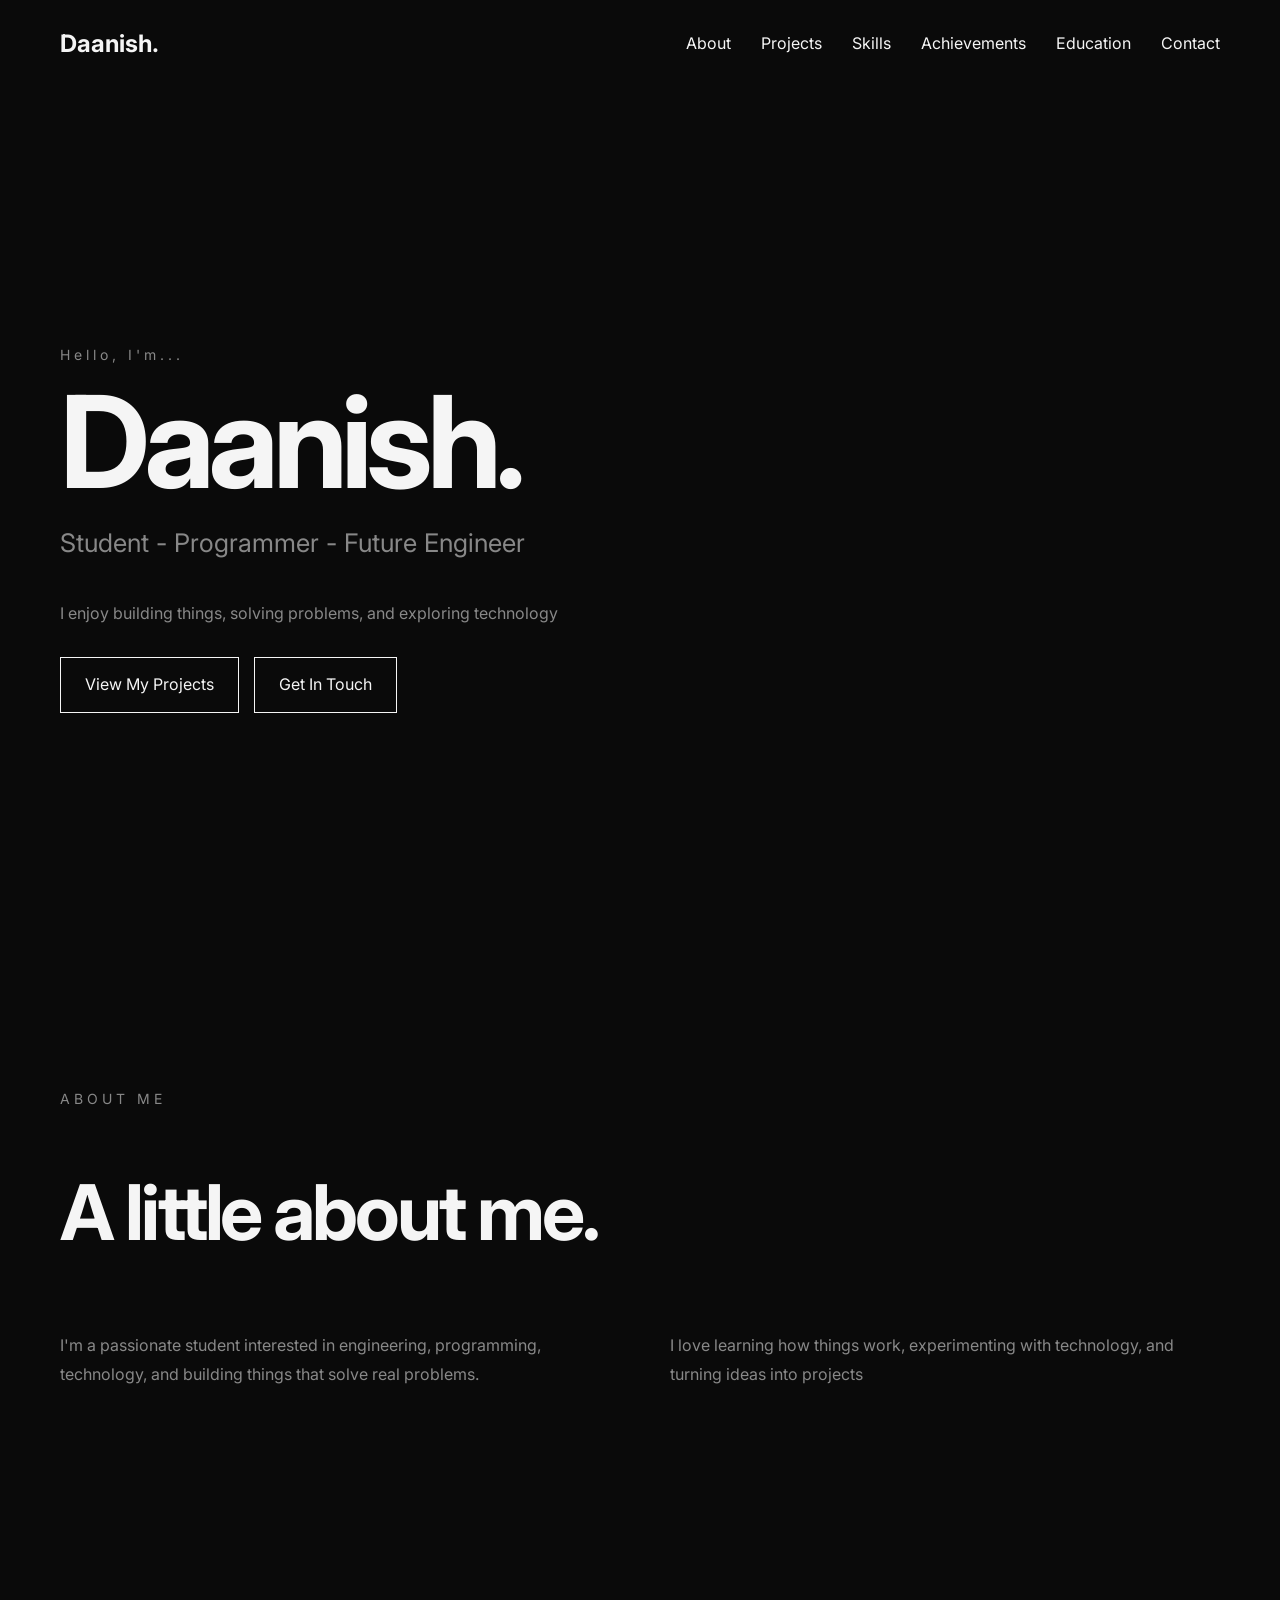
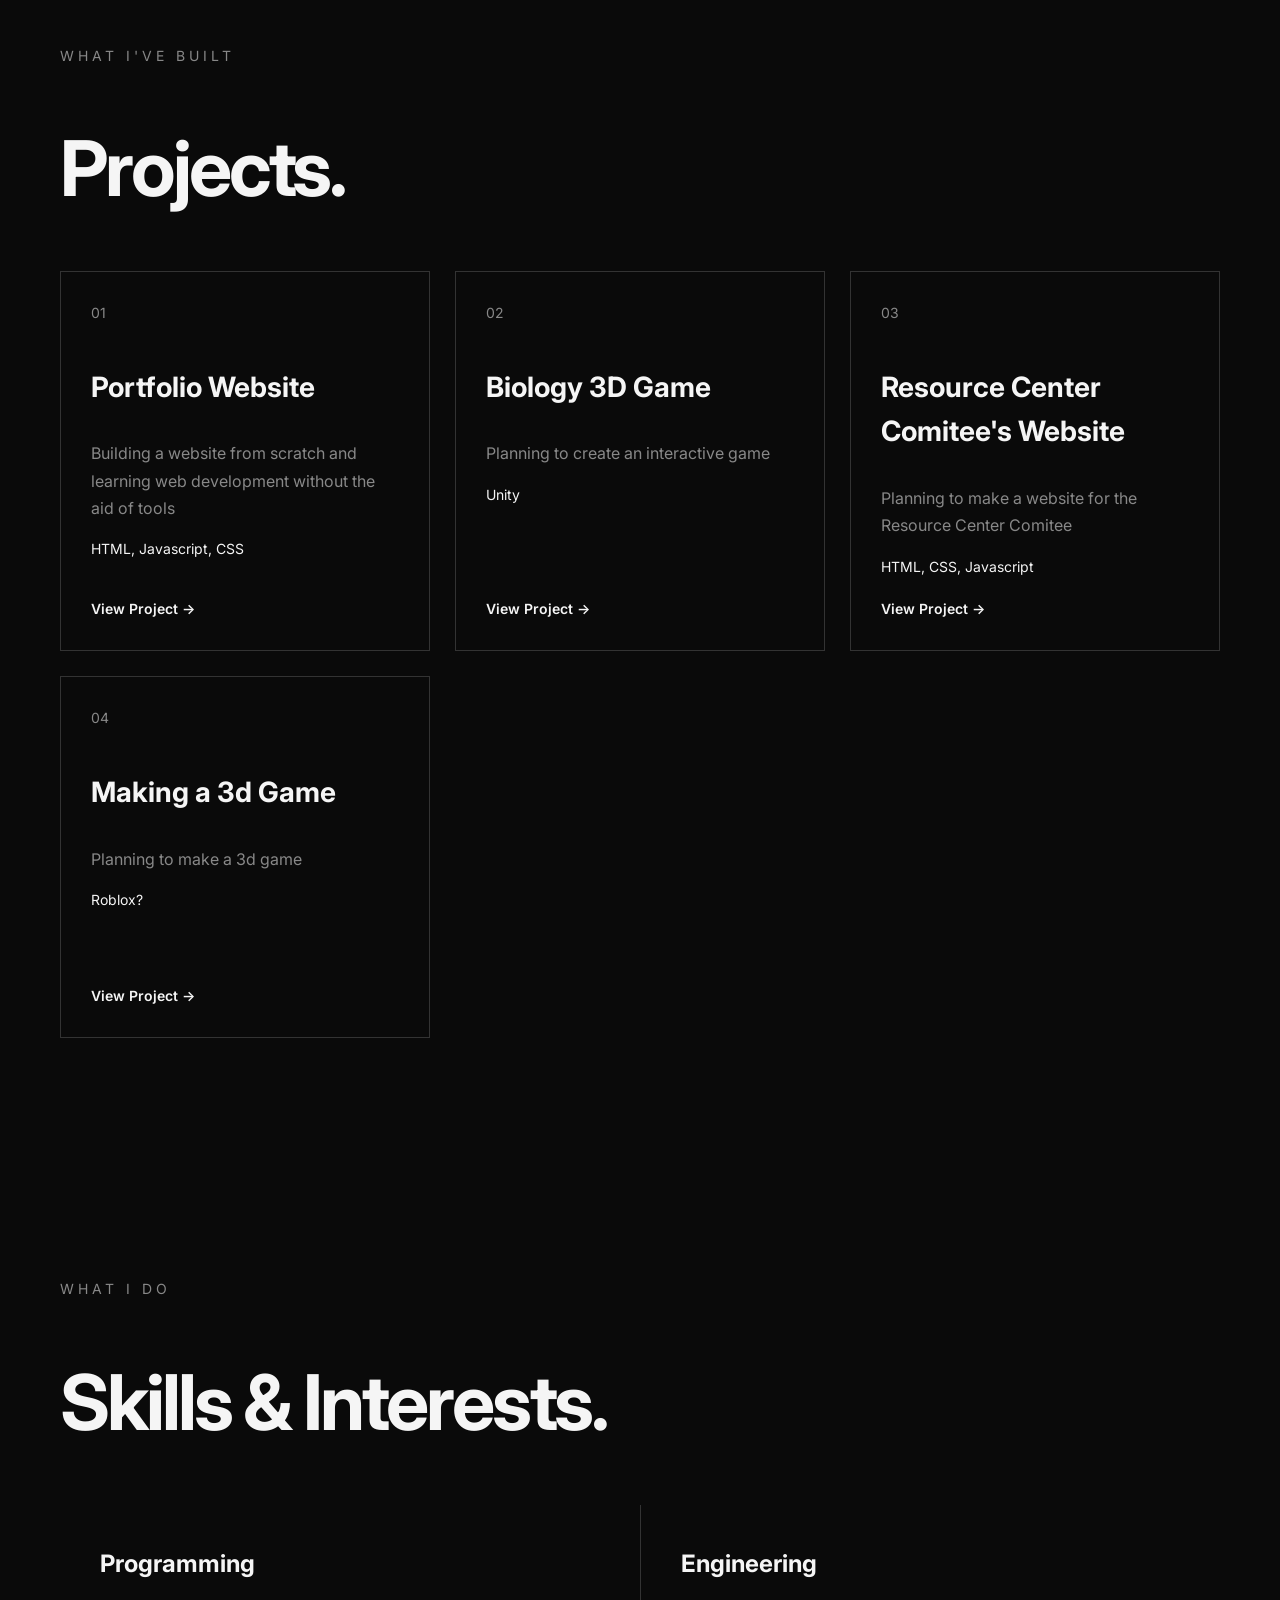
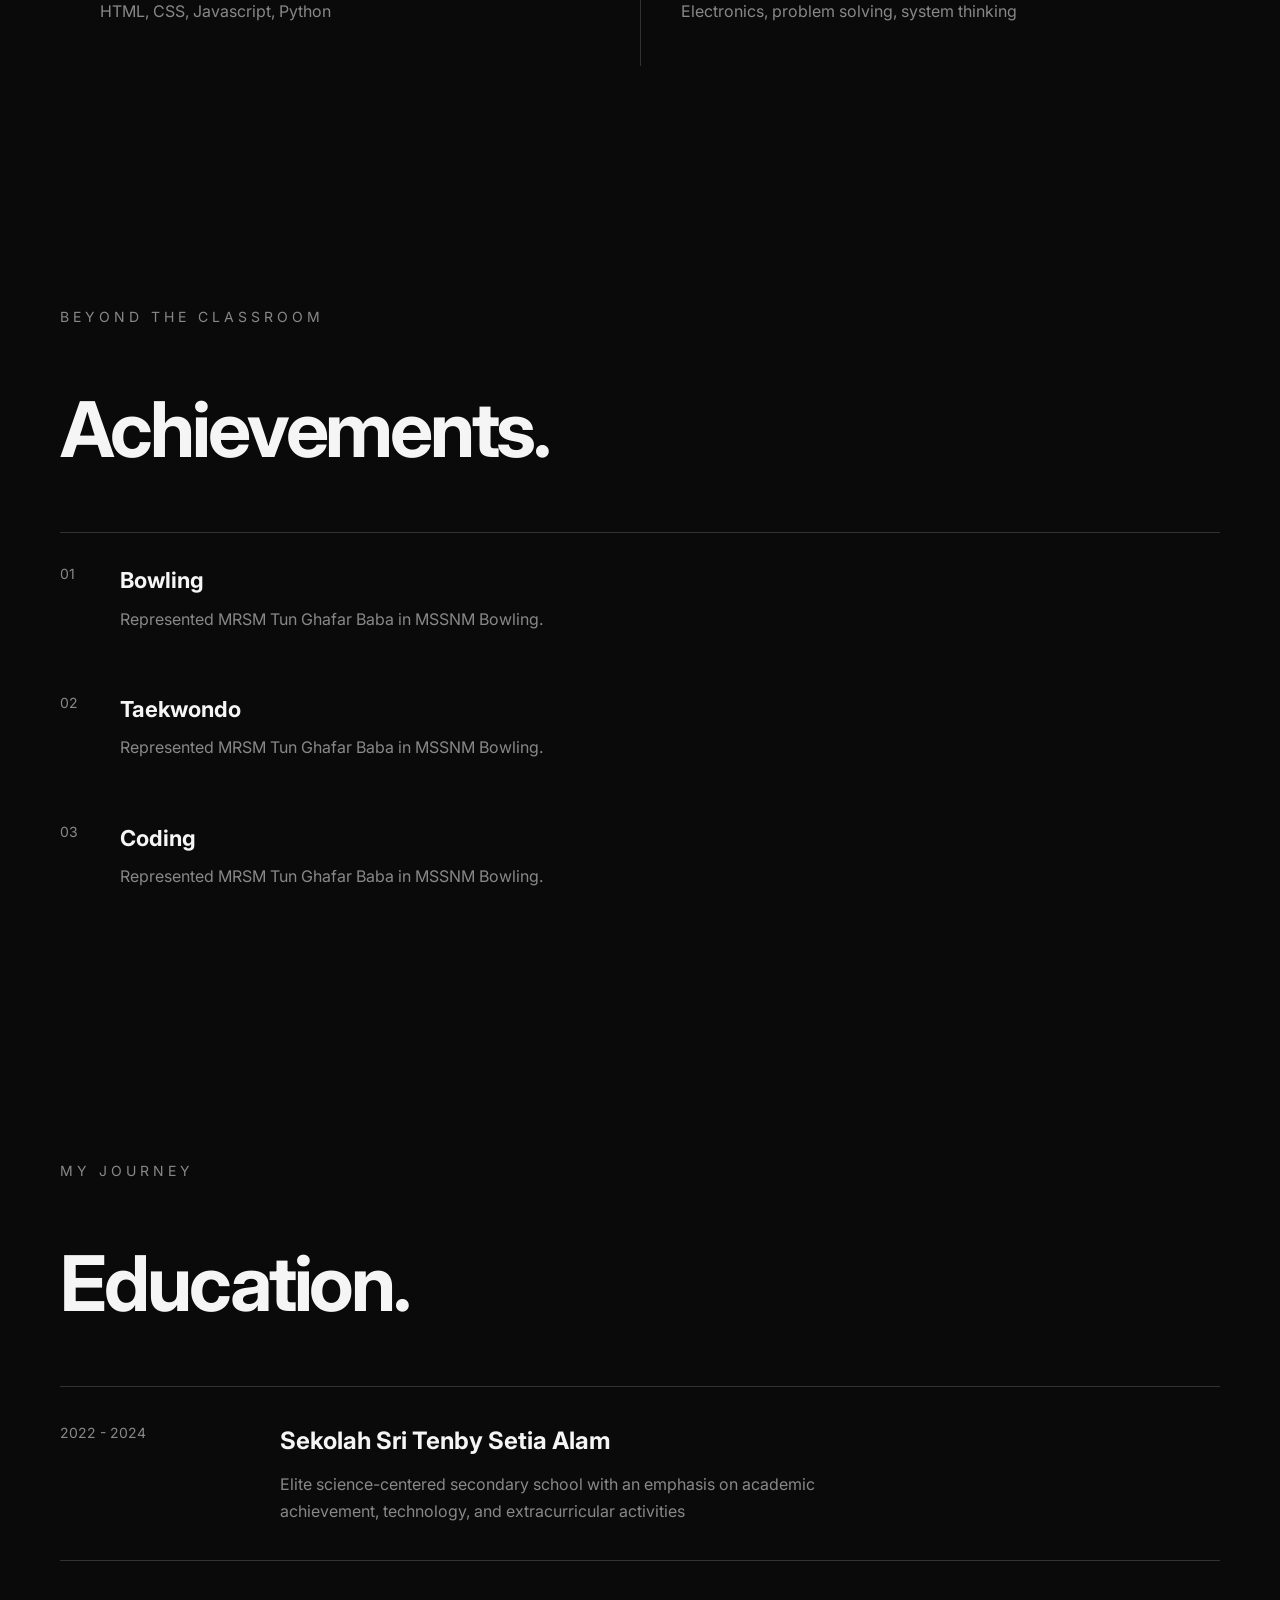
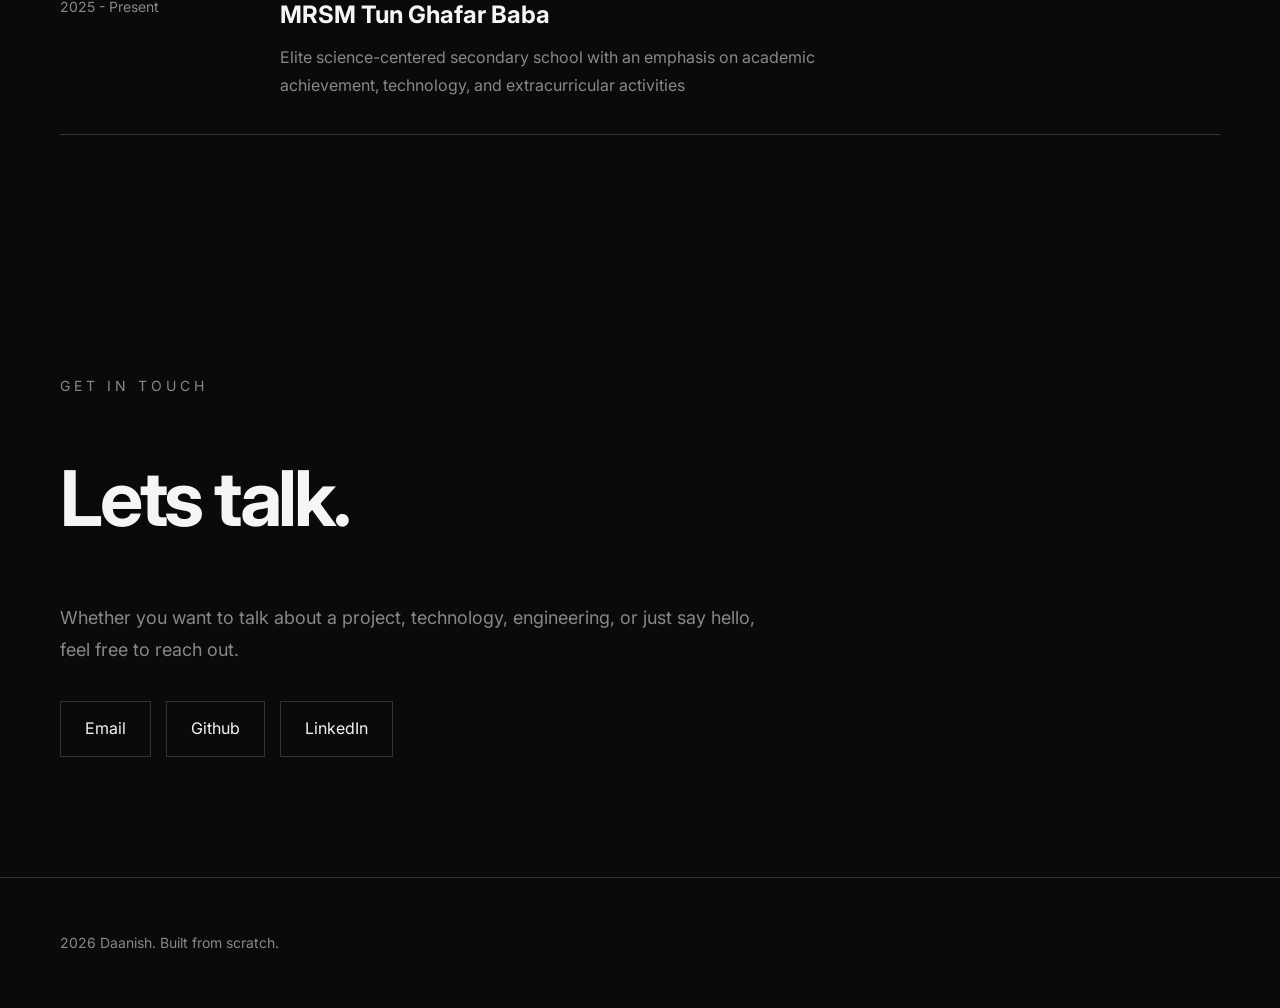
==== commit 47560b0d: "Create biology game project page" ====
--- a/index.html
+++ b/index.html
@@ -1,6 +1,8 @@
 <!DOCTYPE html>
 <html lang="en">
     <head>
+        <meta charset="UTF-8">
+        <meta name="viewport" content="width=device-width, initial-scale=1.0">
         <title>Daanish's Portfolio</title>
         <link rel="stylesheet" href="style.css">
     </head>
@@ -69,14 +71,14 @@
             </article>
             <article class="project-card">
                 <p class="project-number">02</p>
-                <h3>Game</h3>
+                <h3>Biology 3D Game</h3>
                 <p>
                     Planning to create an interactive game
                 </p>
                 <p class="project-tech">
                     Unity
                 </p>
-                <a href="#" class="project-link" target="_blank" rel="noopener noreferrer">
+                <a href="projects/biology-game.html" class="project-link">
                     View Project ->
                 </a>
             </article>
--- a/style.css
+++ b/style.css
@@ -55,6 +55,45 @@
 .project-link:hover::after {
     width: 30px;
     margin-left: 8px;
+}
+.project-page {
+    max-width: 1000px;
+    margin: 0 auto;
+    padding: 160px 60px;
+}
+.project-introduction {
+    max-width: 650px;
+    margin-top: 30px;
+    color: var(--muted);
+    font-size: 20px;
+    line-height: 1.7;
+}
+.project-meta {
+    display: grid;
+    grid-template-columns: repeat(3, 1fr);
+    gap: 30px;
+    margin-top: 80px;
+    padding-top: 30px;
+    border-top: 1px solid var(--border);
+}
+.project-meta p:last-child {
+    margin: 0;
+    color: var(--muted);
+}
+.project-story {
+    display: grid;
+    grid-template-columns: 1fr 1fr;
+    gap: 80px;
+    margin-top: 120px;
+}
+.project-story h2 {
+    font-size: clamp(2rem, 4vw, 3.5rem);
+    line-height: 1;
+    margin: 0 0 25px 0;
+}
+.project-story p:not(.a1) {
+    color: var(--muted);
+    line-height: 1.8;
 }
 .hero-content {
     animation: fadeUp 0.8s ease forwards;
@@ -380,6 +419,18 @@
     .nav-links.active {
         display: flex;
     }
+    .project-page {
+        padding-left: 25px;
+        padding-right: 25px;
+    }
+    .project-meta {
+        grid-template-columns: 1fr;
+        gap: 25px;
+    }
+    .project-story {
+        grid-template-columns: 1fr;
+        gap: 50px;
+    }
 }
 @media (prefers-reduced-motion: reduce) {
     html {
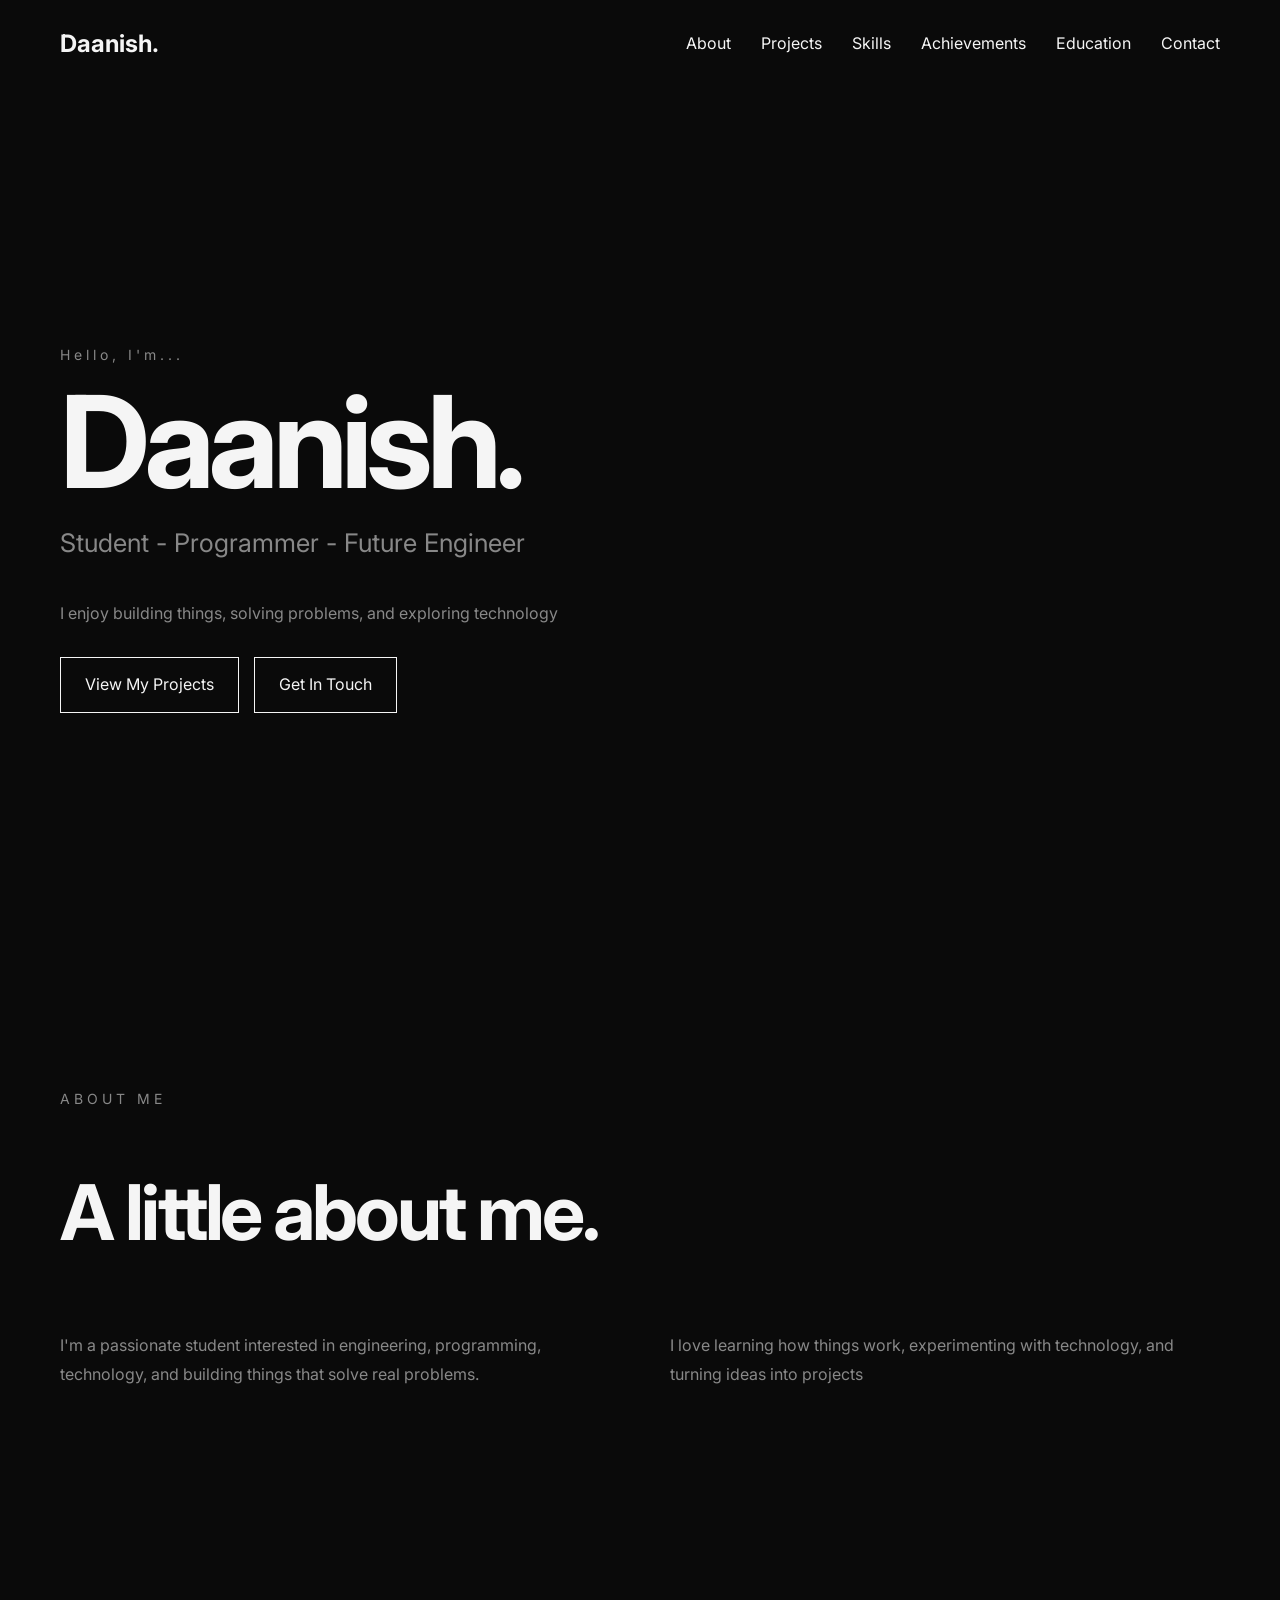
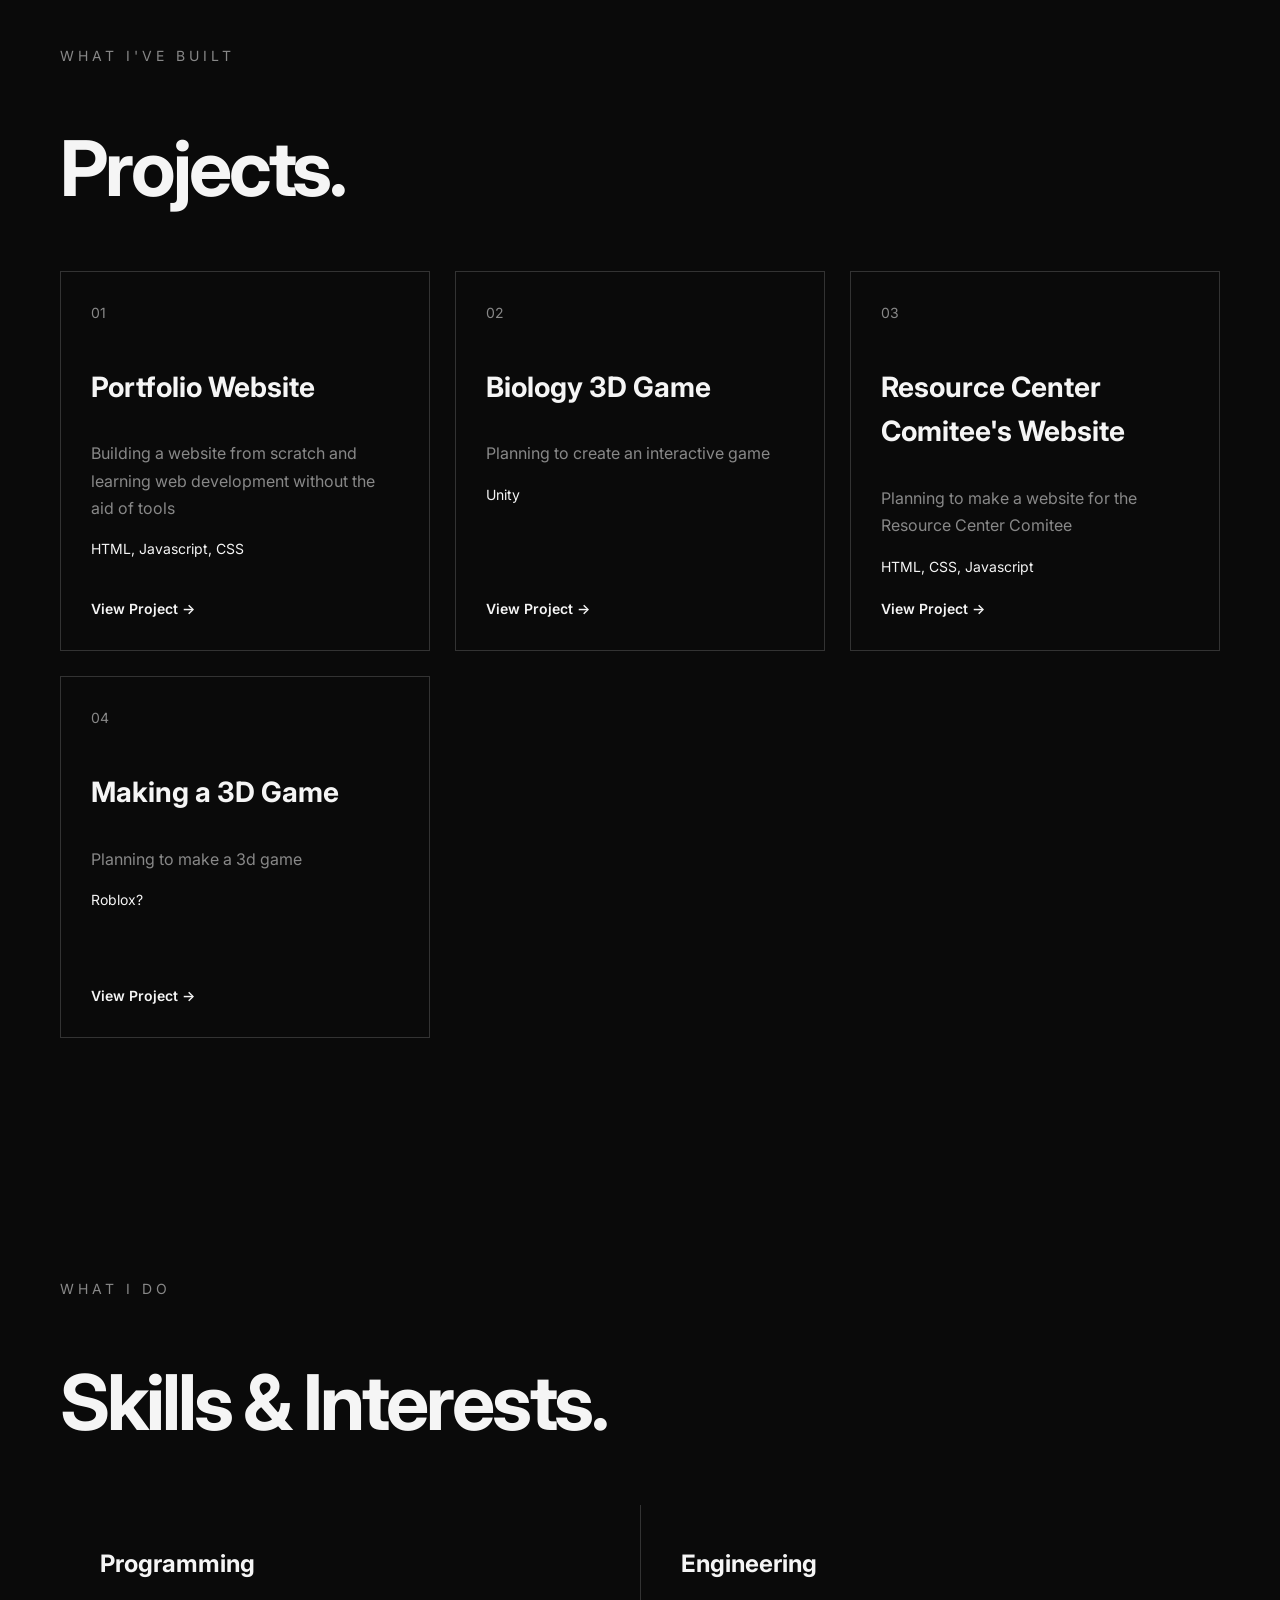
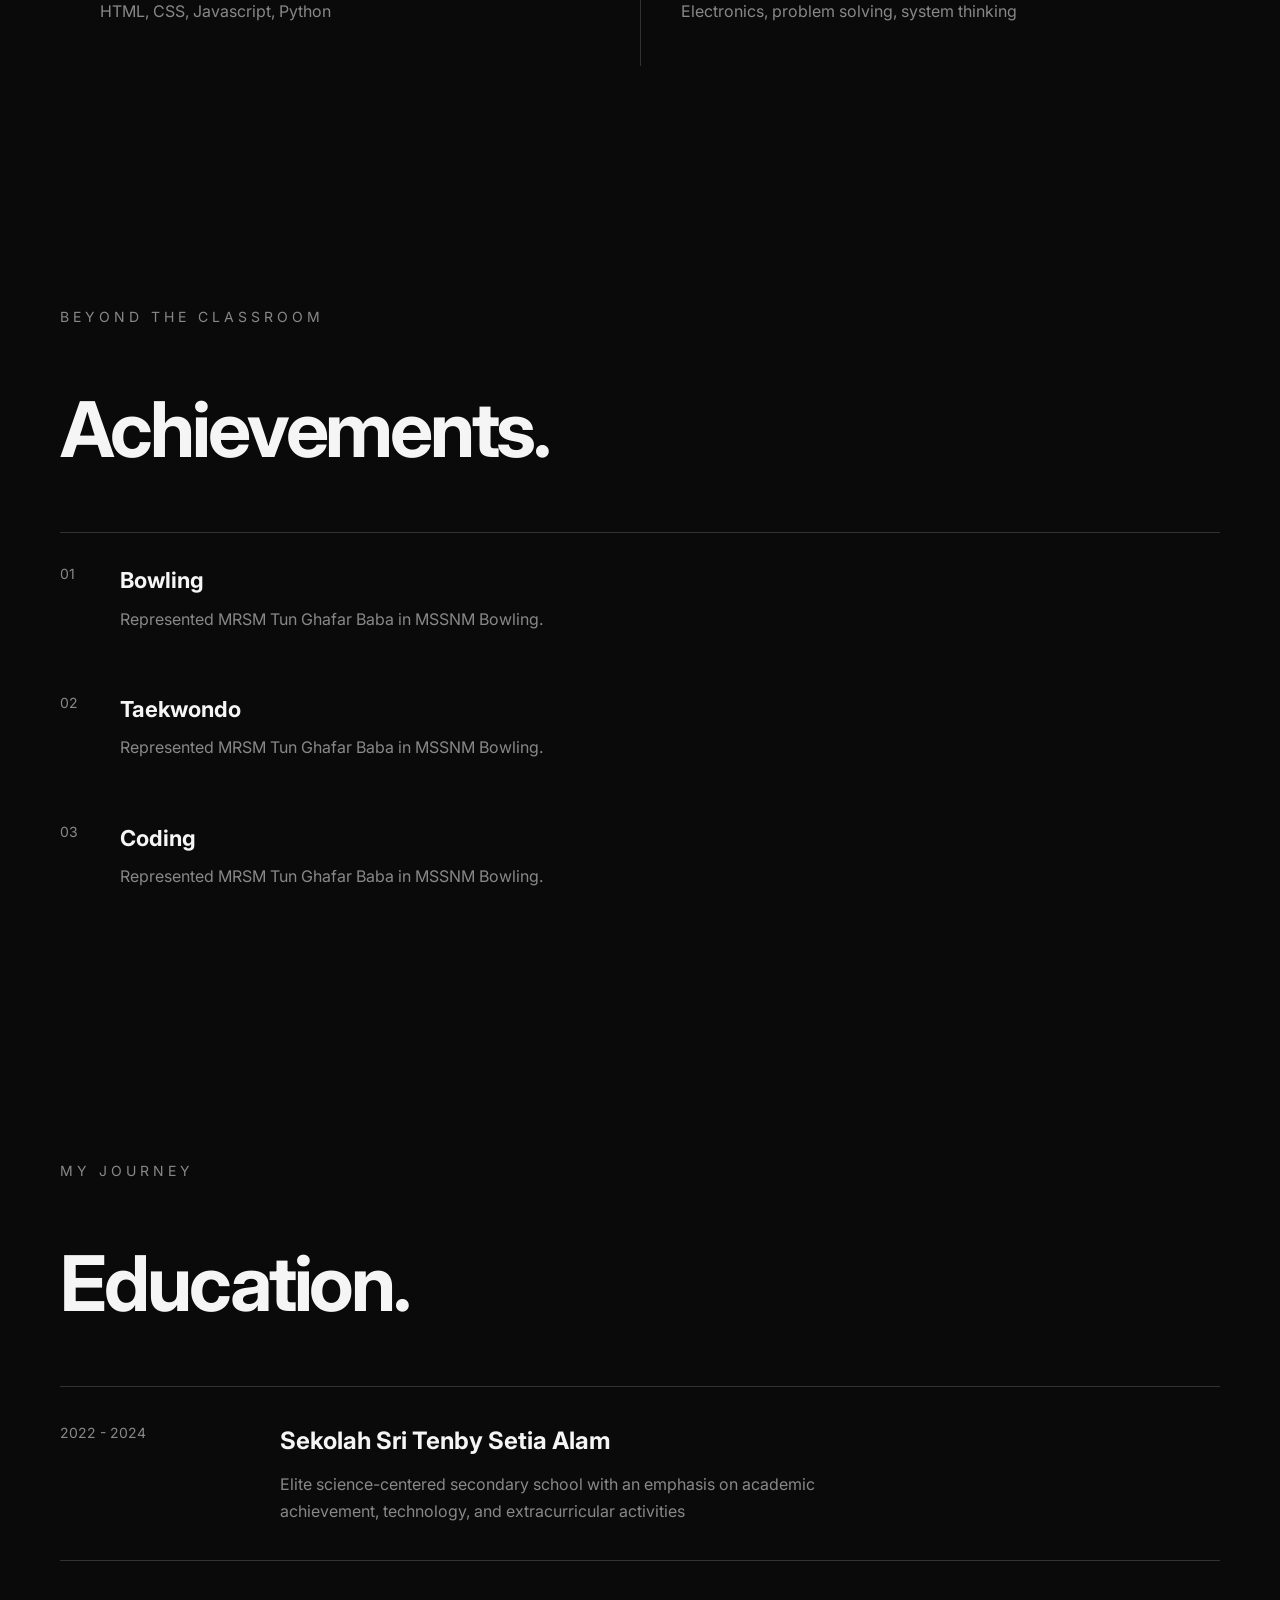
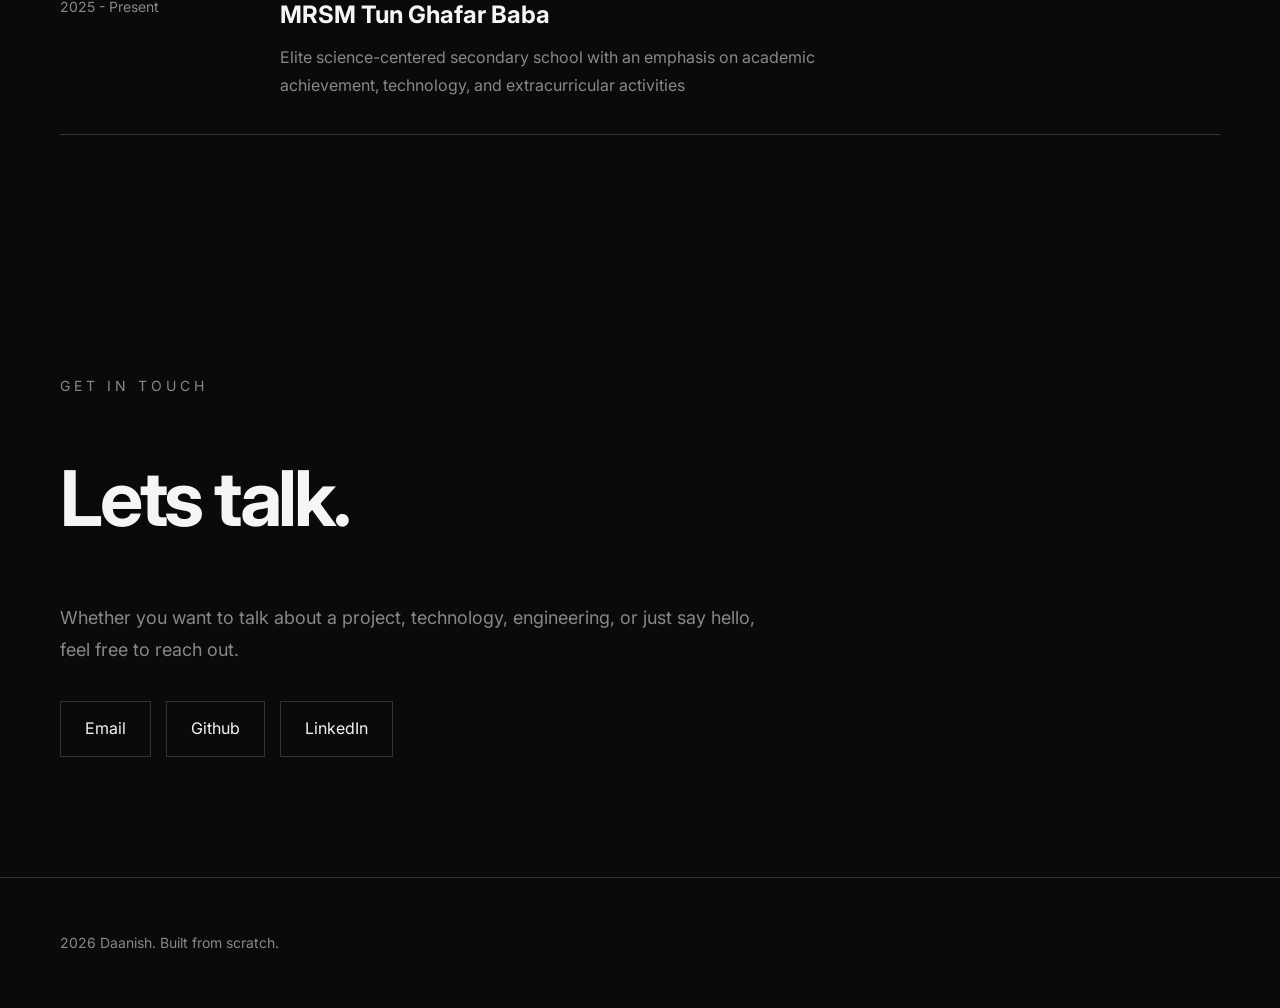
==== commit fa0af4eb: "Minor fixes" ====
--- a/index.html
+++ b/index.html
@@ -65,7 +65,7 @@
                 <p class="project-tech">
                     HTML, Javascript, CSS
                 </p>
-                <a href="#" class="project-link" target="_blank" rel="noopener noreferrer">
+                <a href="#" class="project-link">
                     View Project ->
                 </a>
             </article>
@@ -91,20 +91,20 @@
                 <p class="project-tech">
                     HTML, CSS, Javascript
                 </p>
-                <a href="#" class="project-link" target="_blank" rel="noopener noreferrer">
+                <a href="#" class="project-link">
                     View Project ->
                 </a>
             </article>
             <article class="project-card">
                 <p class="project-number">04</p>
-                <h3>Making a 3d Game</h3>
+                <h3>Making a 3D Game</h3>
                 <p>
                     Planning to make a 3d game
                 </p>
                 <p class="project-tech">
                     Roblox?
                 </p>
-                <a href="#" class="project-link" target="_blank" rel="noopener noreferrer">
+                <a href="#" class="project-link">
                     View Project ->
                 </a>
             </article>
--- a/style.css
+++ b/style.css
@@ -94,6 +94,68 @@
 .project-story p:not(.a1) {
     color: var(--muted);
     line-height: 1.8;
+}
+.project-gallery {
+    margin-top: 120px;
+}
+.project-gallery img {
+    display: block;
+    width: 100%;
+    height: auto;
+    border: 1px solid var(--border);
+}
+.gallery-grid {
+    display: grid;
+    grid-template-columns: 1fr 1fr;
+    gap: 20px;
+    margin-top: 20px;
+}
+.project-gallery figure {
+    margin: 0;
+}
+.project-gallery figcaption {
+    margin-top: 10px;
+    color: var(--muted);
+    font-size: 14px;
+}
+.project-actions {
+    display: flex;
+    gap: 15px;
+    margin-top: 40px;
+    flex-wrap: wrap;
+}
+.project-actions a {
+    display: inline-block;
+    padding: 14px 24px;
+    border: 1px solid var(--border);
+    color: var(--text);
+    text-decoration: none;
+    font-size: 14px;
+    font-weight: 600;
+    transition: 
+        background-color 0.2s ease,
+        color 0.2s ease;
+}
+.project-actions a:hover {
+    background-color: var(--text);
+    color: var(--background);
+}
+.project-learning {
+    max-width: 700px;
+    margin-top: 120px;
+}
+.project-learning h2 {
+    font-size: clamp(2rem, 4vw, 3.5rem);
+    line-height: 1;
+    margin: 20px 0 25px;
+}
+.project-learning p:not(.a1) {
+    color: var(--muted);
+    line-height: 1.8;
+}
+.project-learning li {
+    margin-bottom: 12px;
+    color: var(--muted);
 }
 .hero-content {
     animation: fadeUp 0.8s ease forwards;
@@ -431,6 +493,9 @@
         grid-template-columns: 1fr;
         gap: 50px;
     }
+    .gallery-grid {
+        grid-template-columns: 1fr;
+    }
 }
 @media (prefers-reduced-motion: reduce) {
     html {
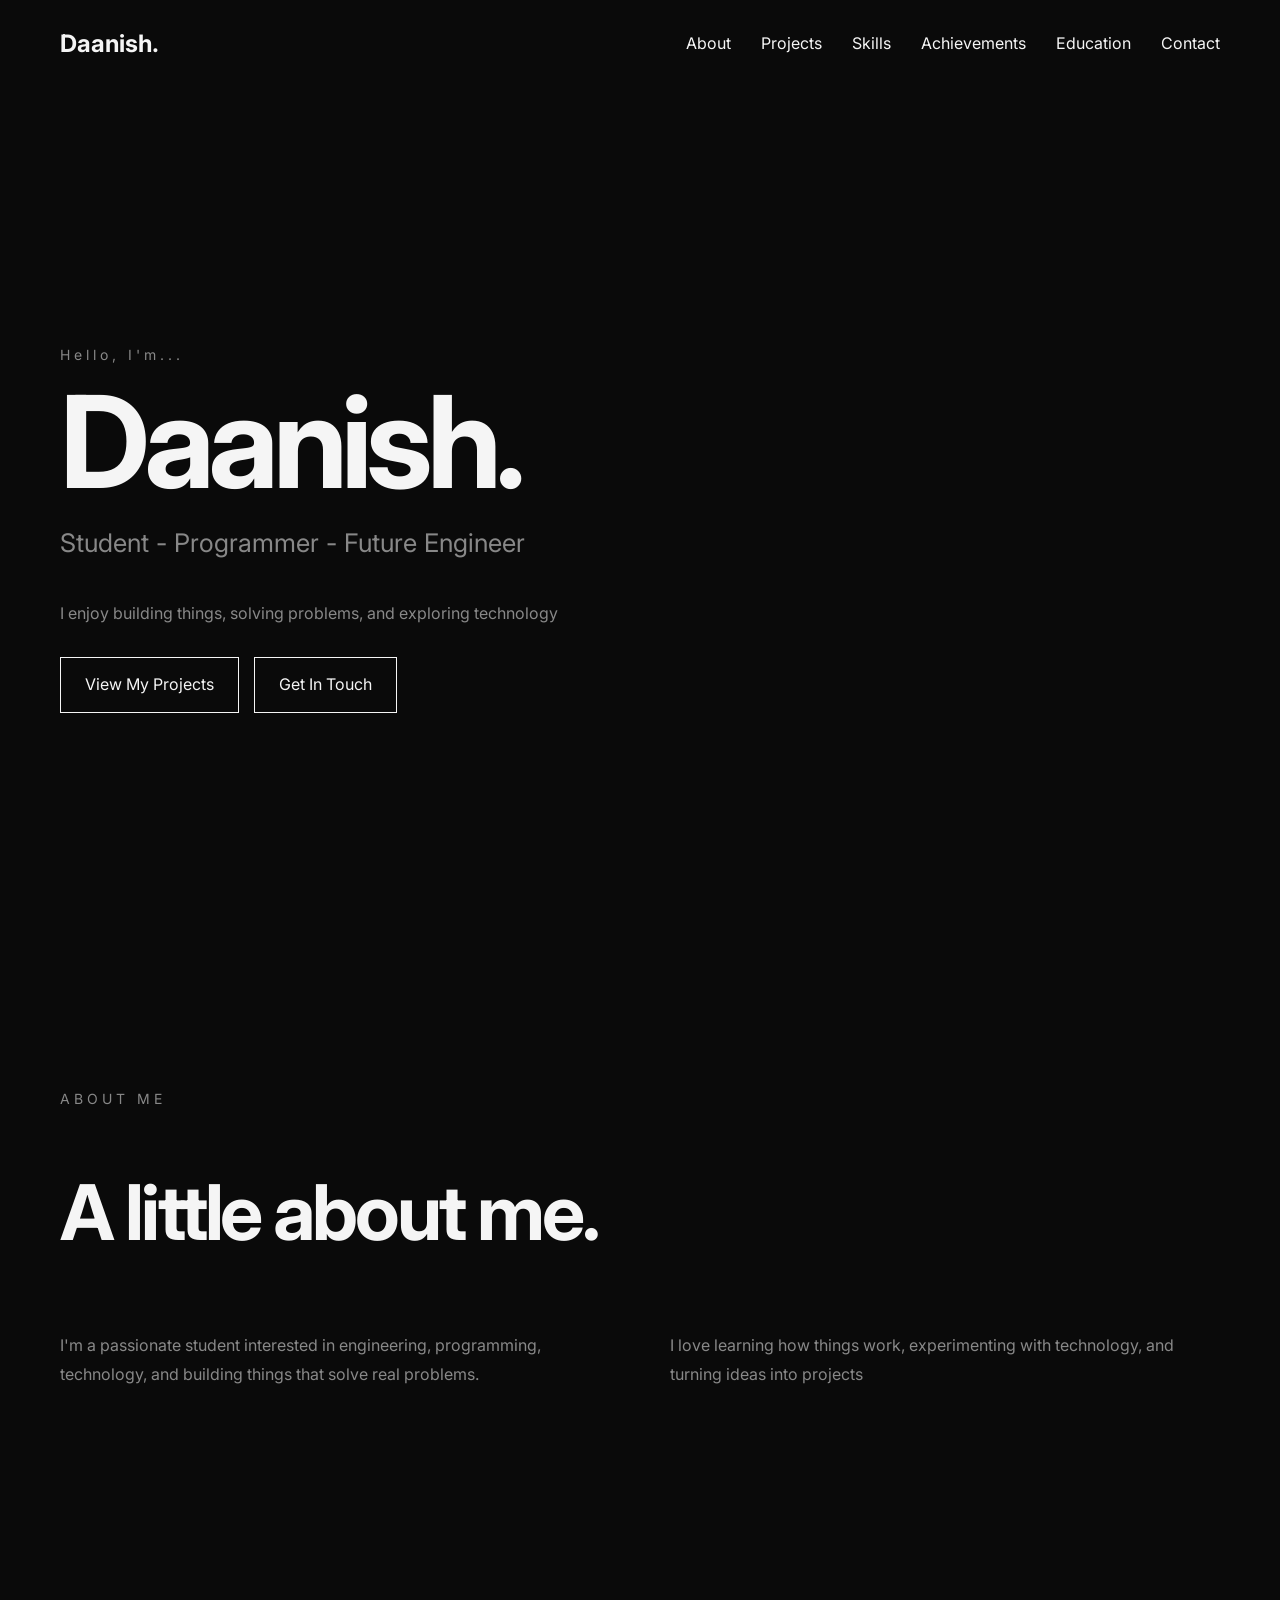
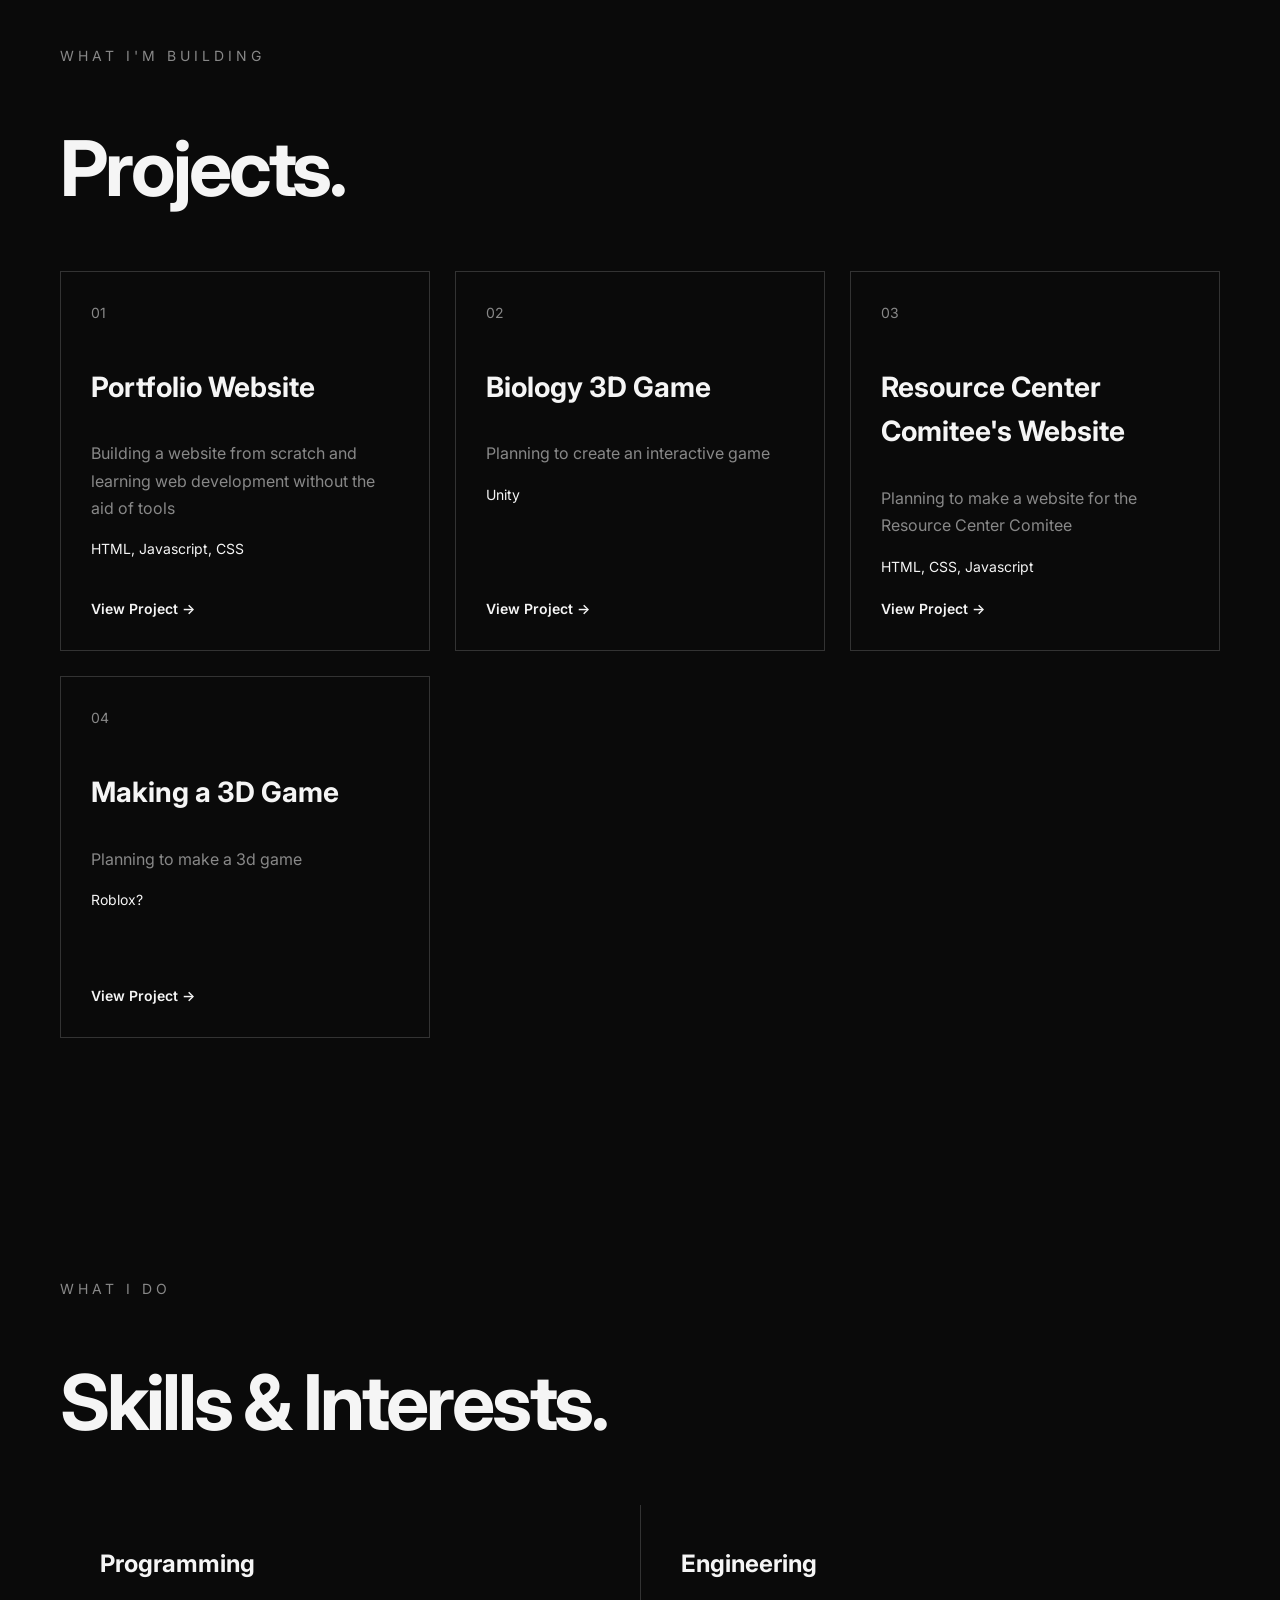
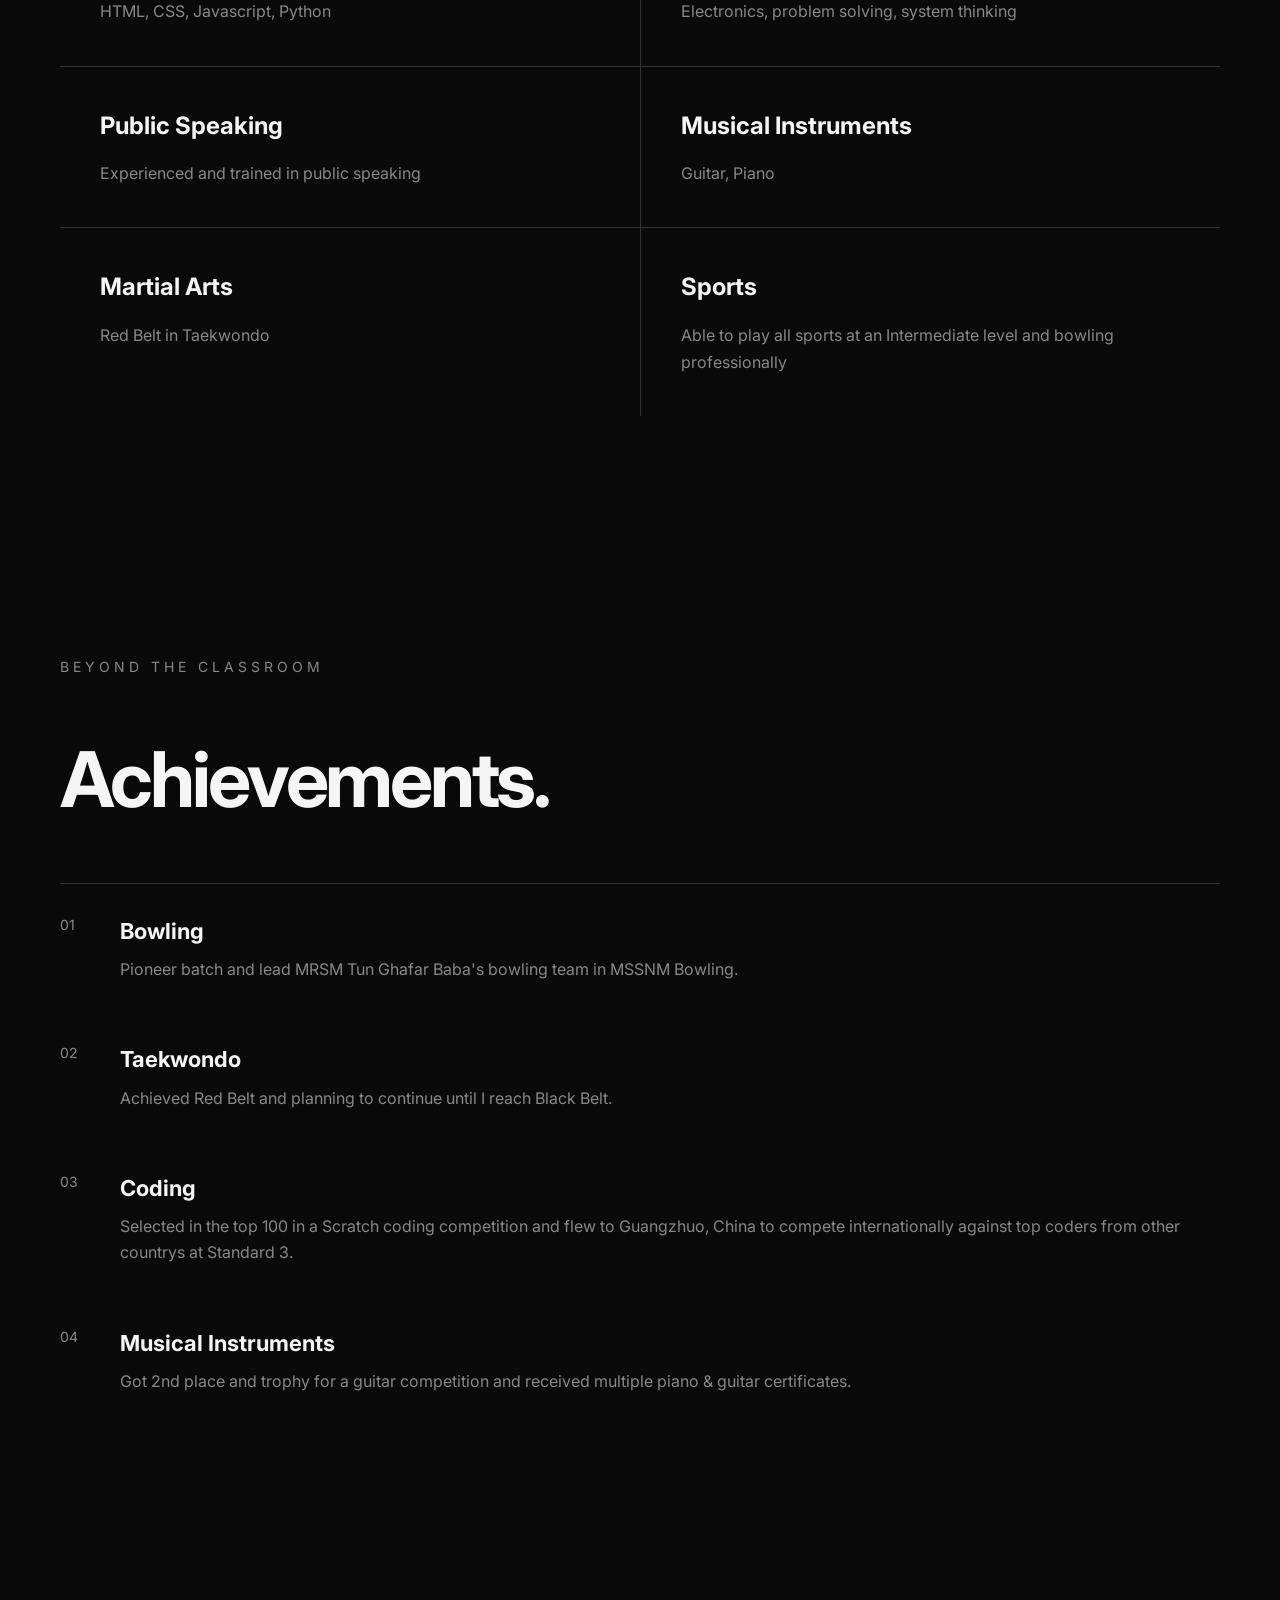
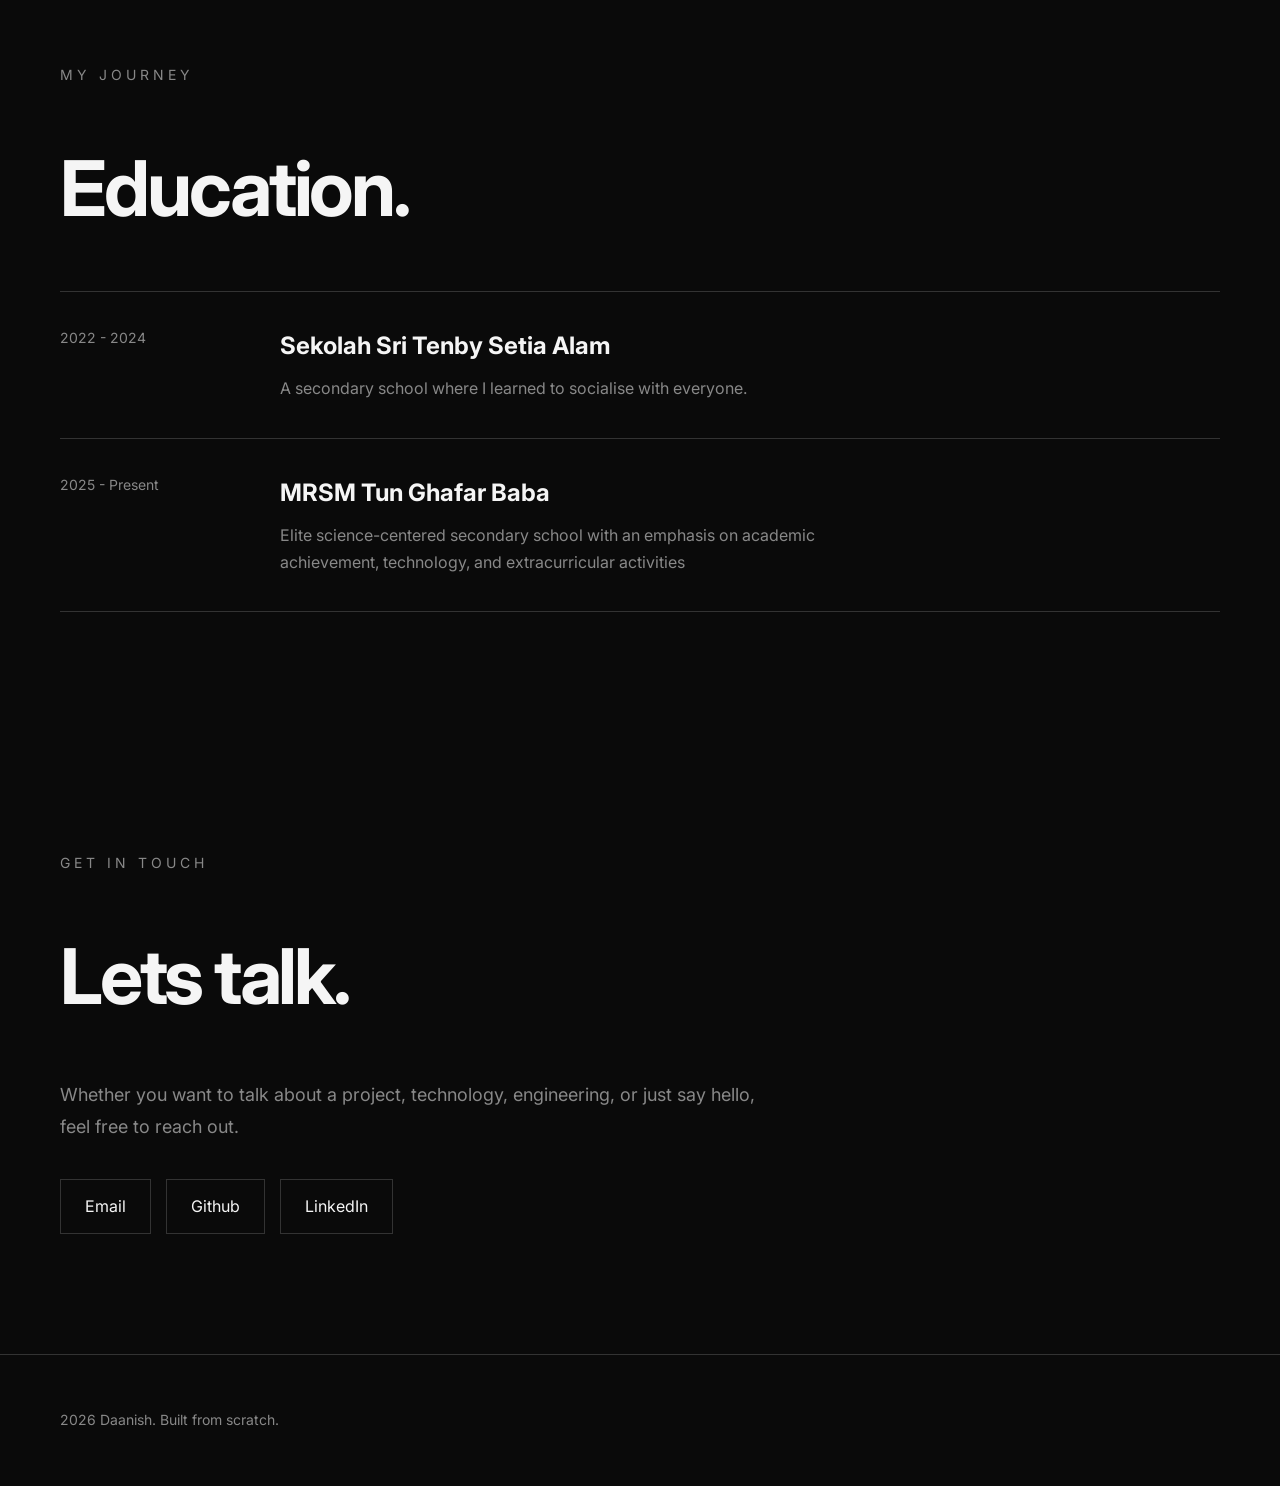
==== commit b727365e: "Polished website and updated content" ====
--- a/index.html
+++ b/index.html
@@ -52,7 +52,7 @@
         </section>
         <section id="projects">
             <div class="section-heading">
-                <p class="a1">WHAT I'VE BUILT</p>
+                <p class="a1">WHAT I'M BUILDING</p>
                 <h2>Projects.</h2>
             </div>
             <div class="project-grid">
@@ -65,7 +65,7 @@
                 <p class="project-tech">
                     HTML, Javascript, CSS
                 </p>
-                <a href="#" class="project-link">
+                <a href="projects/portfolio.html" class="project-link">
                     View Project ->
                 </a>
             </article>
@@ -91,7 +91,7 @@
                 <p class="project-tech">
                     HTML, CSS, Javascript
                 </p>
-                <a href="#" class="project-link">
+                <a href="projects/RCC-Website.html" class="project-link">
                     View Project ->
                 </a>
             </article>
@@ -104,7 +104,7 @@
                 <p class="project-tech">
                     Roblox?
                 </p>
-                <a href="#" class="project-link">
+                <a href="projects/3D-Game.html" class="project-link">
                     View Project ->
                 </a>
             </article>
@@ -128,6 +128,30 @@
                         Electronics, problem solving, system thinking
                     </p>
                 </div>
+                <div class="skill-group">
+                    <h3>Public Speaking</h3>
+                    <p>
+                        Experienced and trained in public speaking
+                    </p>
+                </div>
+                <div class="skill-group">
+                    <h3>Musical Instruments</h3>
+                    <p>
+                        Guitar, Piano
+                    </p>
+                </div>
+                <div class="skill-group">
+                    <h3>Martial Arts</h3>
+                    <p>
+                        Red Belt in Taekwondo
+                    </p>
+                </div>
+                <div class="skill-group">
+                    <h3>Sports</h3>
+                    <p>
+                        Able to play all sports at an Intermediate level and bowling professionally
+                    </p>
+                </div>
             </div>
         </section>
         <section id="achievements">
@@ -141,7 +165,7 @@
                     <div>
                         <h3>Bowling</h3>
                         <p>
-                            Represented MRSM Tun Ghafar Baba in MSSNM Bowling.
+                            Pioneer batch and lead MRSM Tun Ghafar Baba's bowling team in MSSNM Bowling.
                         </p>
                     </div>
                 </div>
@@ -150,7 +174,7 @@
                     <div>
                         <h3>Taekwondo</h3>
                         <p>
-                            Represented MRSM Tun Ghafar Baba in MSSNM Bowling.
+                            Achieved Red Belt and planning to continue until I reach Black Belt.
                         </p>
                     </div>
                 </div>
@@ -159,7 +183,16 @@
                     <div>
                         <h3>Coding</h3>
                         <p>
-                            Represented MRSM Tun Ghafar Baba in MSSNM Bowling.
+                            Selected in the top 100 in a Scratch coding competition and flew to Guangzhuo, China to compete internationally against top coders from other countrys at Standard 3.
+                        </p>
+                    </div>
+                </div>
+                <div class="achievement">
+                    <span>04</span>
+                    <div>
+                        <h3>Musical Instruments</h3>
+                        <p>
+                            Got 2nd place and trophy for a guitar competition and received multiple piano & guitar certificates.
                         </p>
                     </div>
                 </div>
@@ -178,7 +211,7 @@
                     <div class="education-info">
                         <h3>Sekolah Sri Tenby Setia Alam</h3>
                         <p>
-                            Elite science-centered secondary school with an emphasis on academic achievement, technology, and extracurricular activities
+                            A secondary school where I learned to socialise with everyone.
                         </p>
                     </div>
                 </article>
--- a/style.css
+++ b/style.css
@@ -103,6 +103,7 @@
     width: 100%;
     height: auto;
     border: 1px solid var(--border);
+    border-radius: 16px;
 }
 .gallery-grid {
     display: grid;
@@ -156,6 +157,21 @@
 .project-learning li {
     margin-bottom: 12px;
     color: var(--muted);
+}
+.site-logo {
+    position: fixed;
+    top: 30px;
+    left: 40px;
+    z-index: 1000;
+    color: var(--text);
+    font-size: 20px;
+    font-weight: 700;
+    text-decoration: none;
+    letter-spacing: -0.04em;
+    transition: opacity 0.2 ease;
+}
+.site-logo:hover {
+    opacity: 0.6;
 }
 .hero-content {
     animation: fadeUp 0.8s ease forwards;
@@ -496,6 +512,10 @@
     .gallery-grid {
         grid-template-columns: 1fr;
     }
+    .site-logo {
+        top: 20px;
+        left: 25px;
+    }
 }
 @media (prefers-reduced-motion: reduce) {
     html {
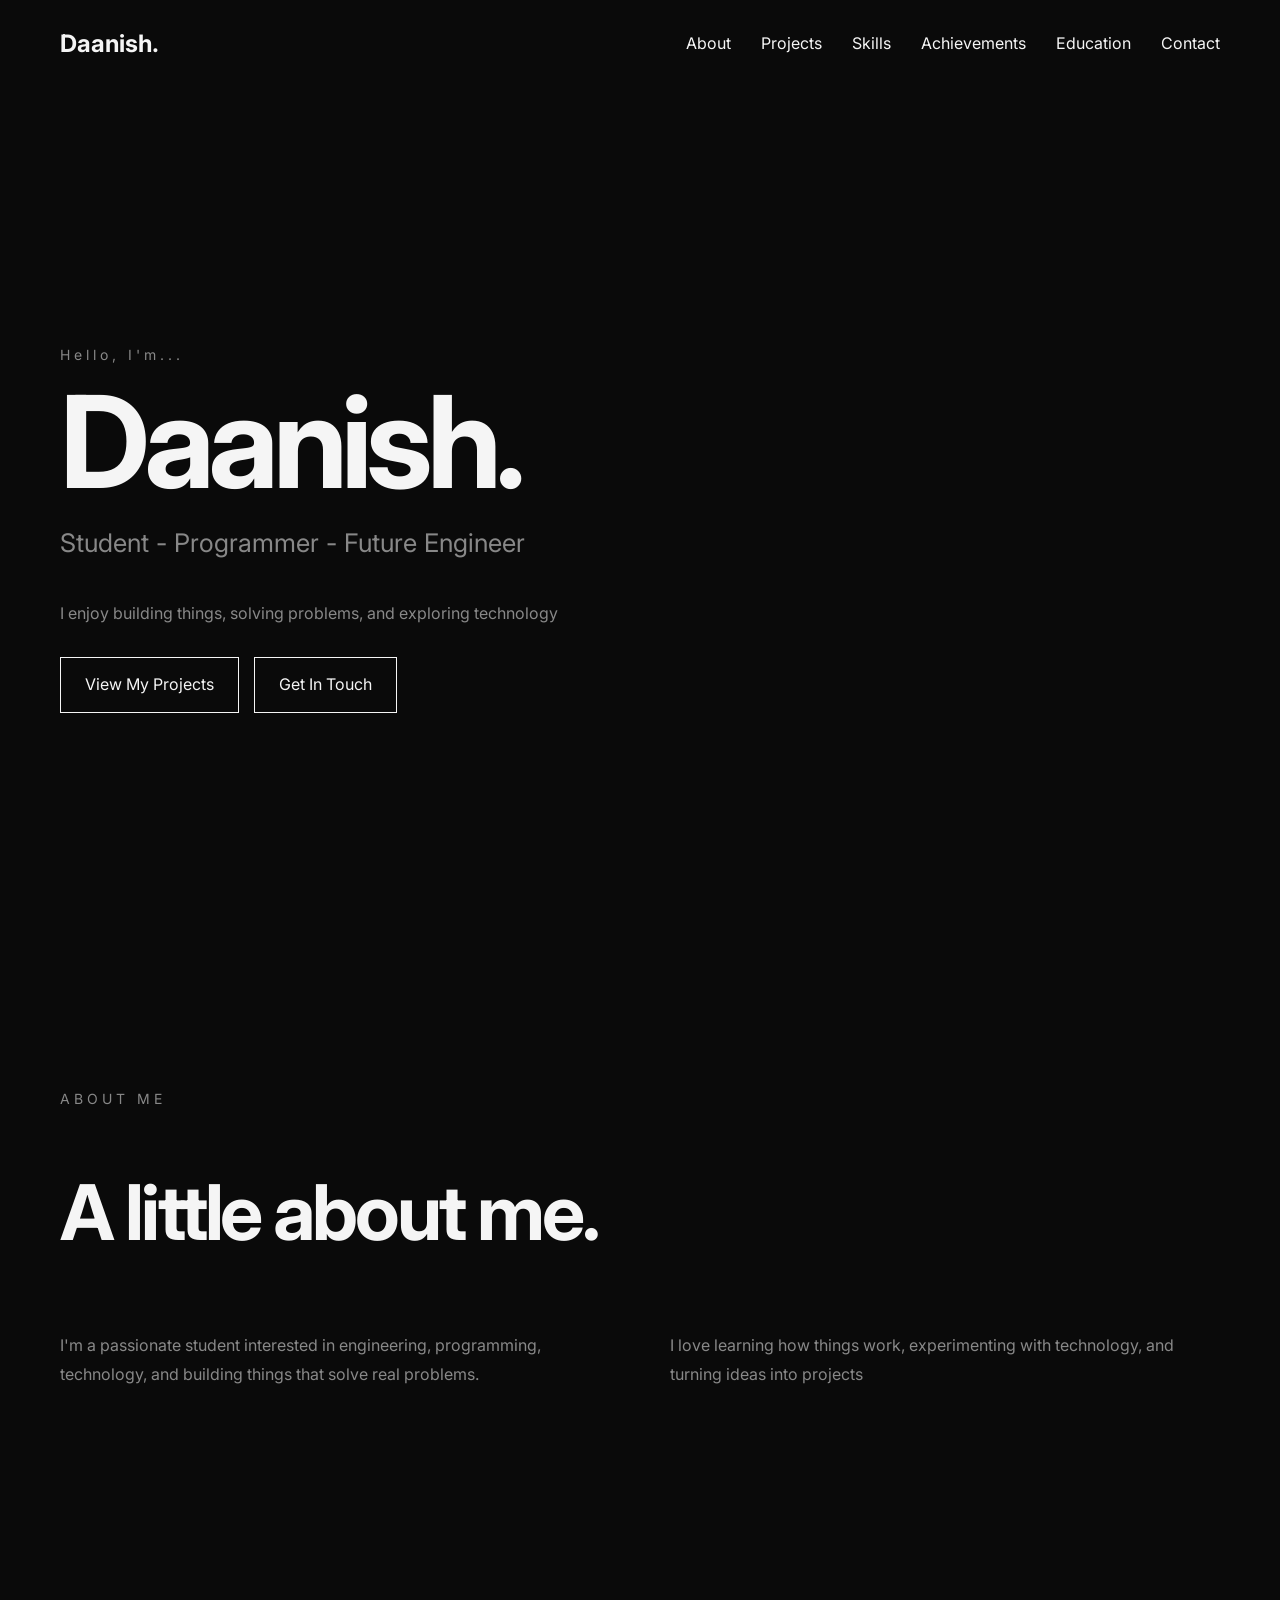
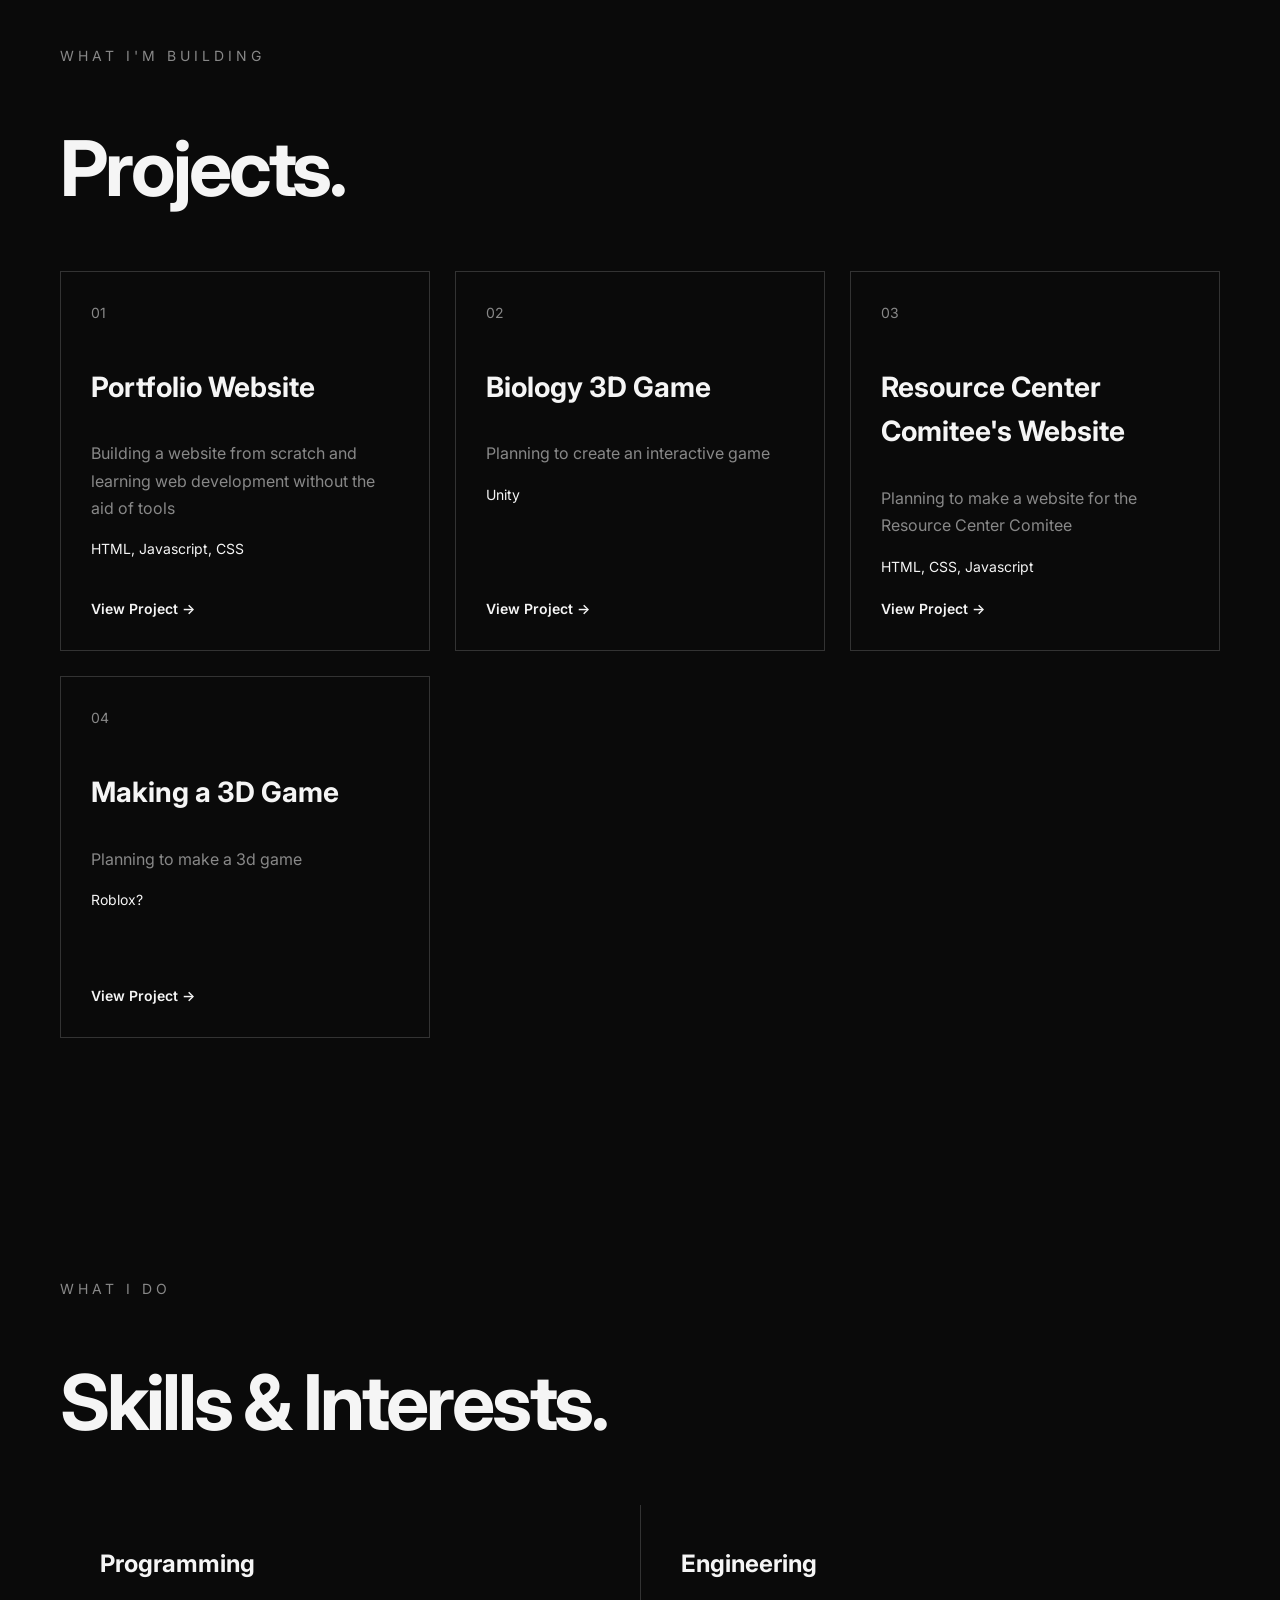
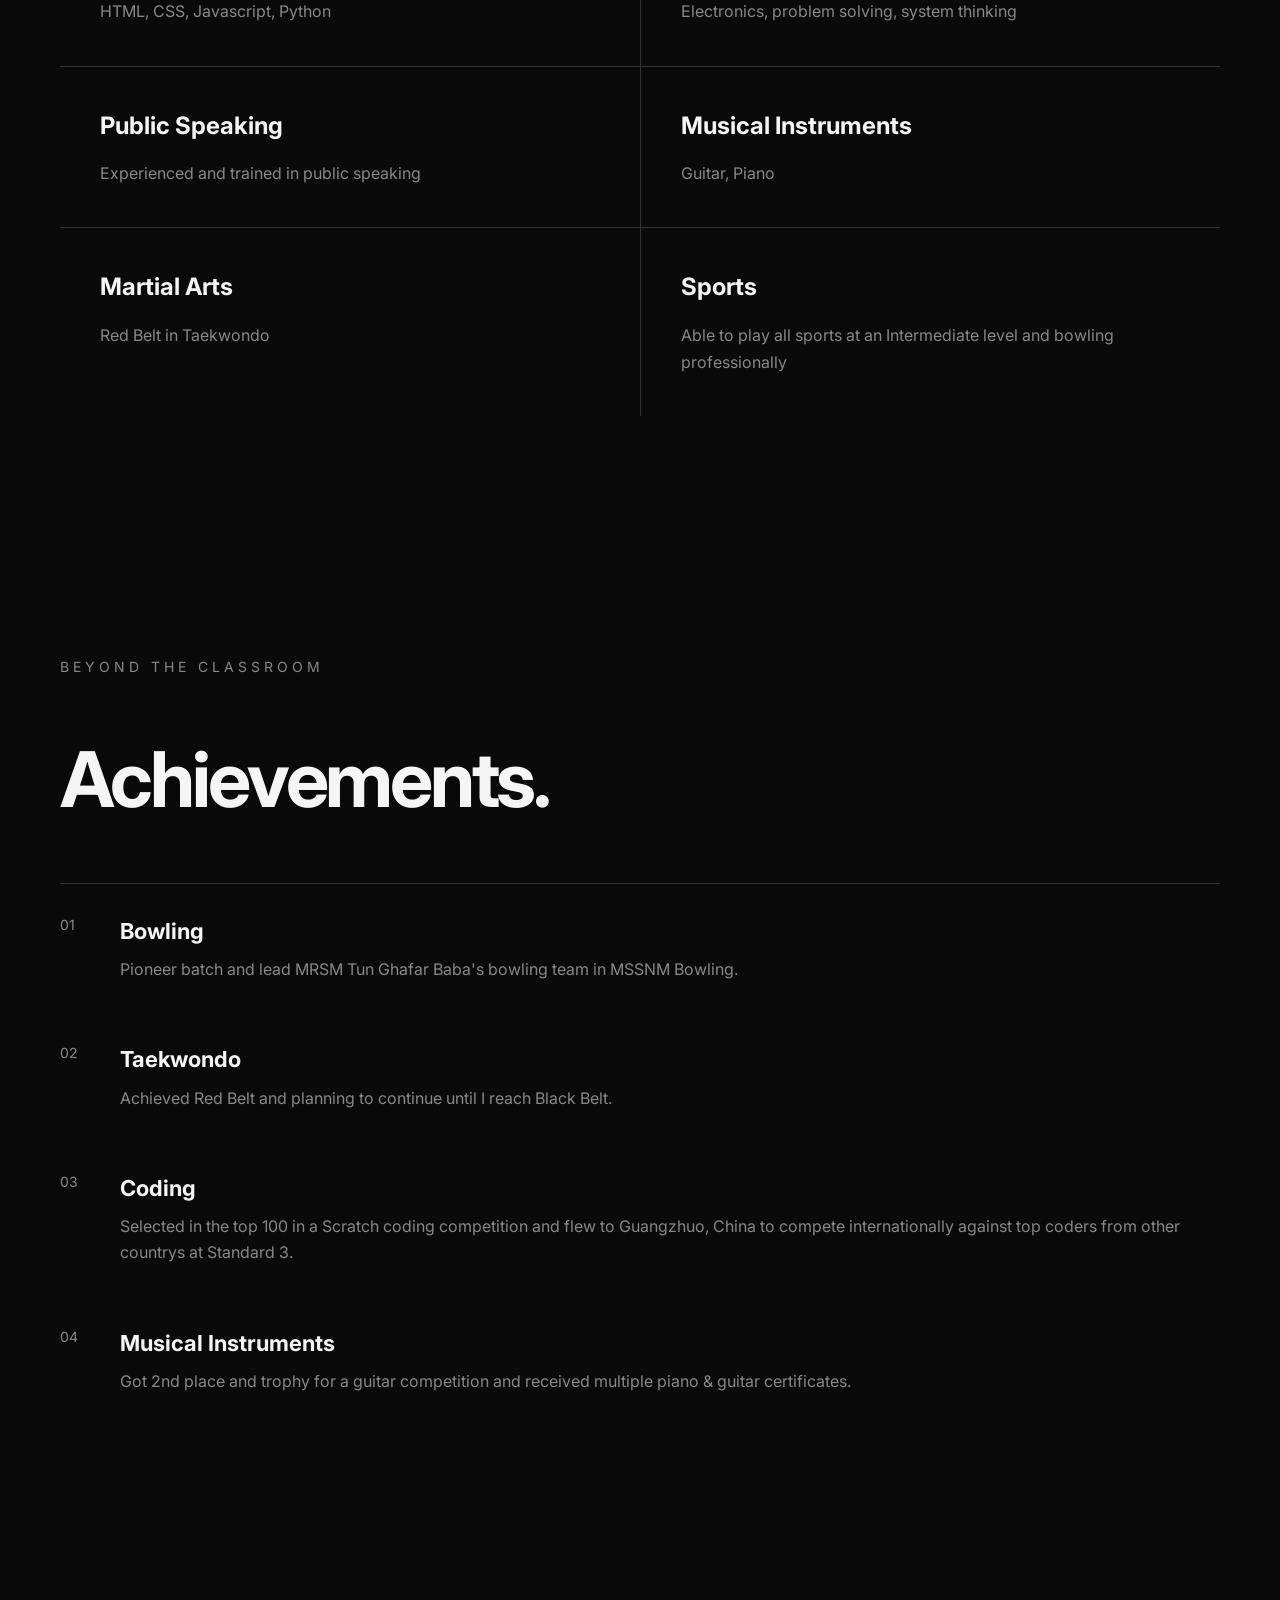
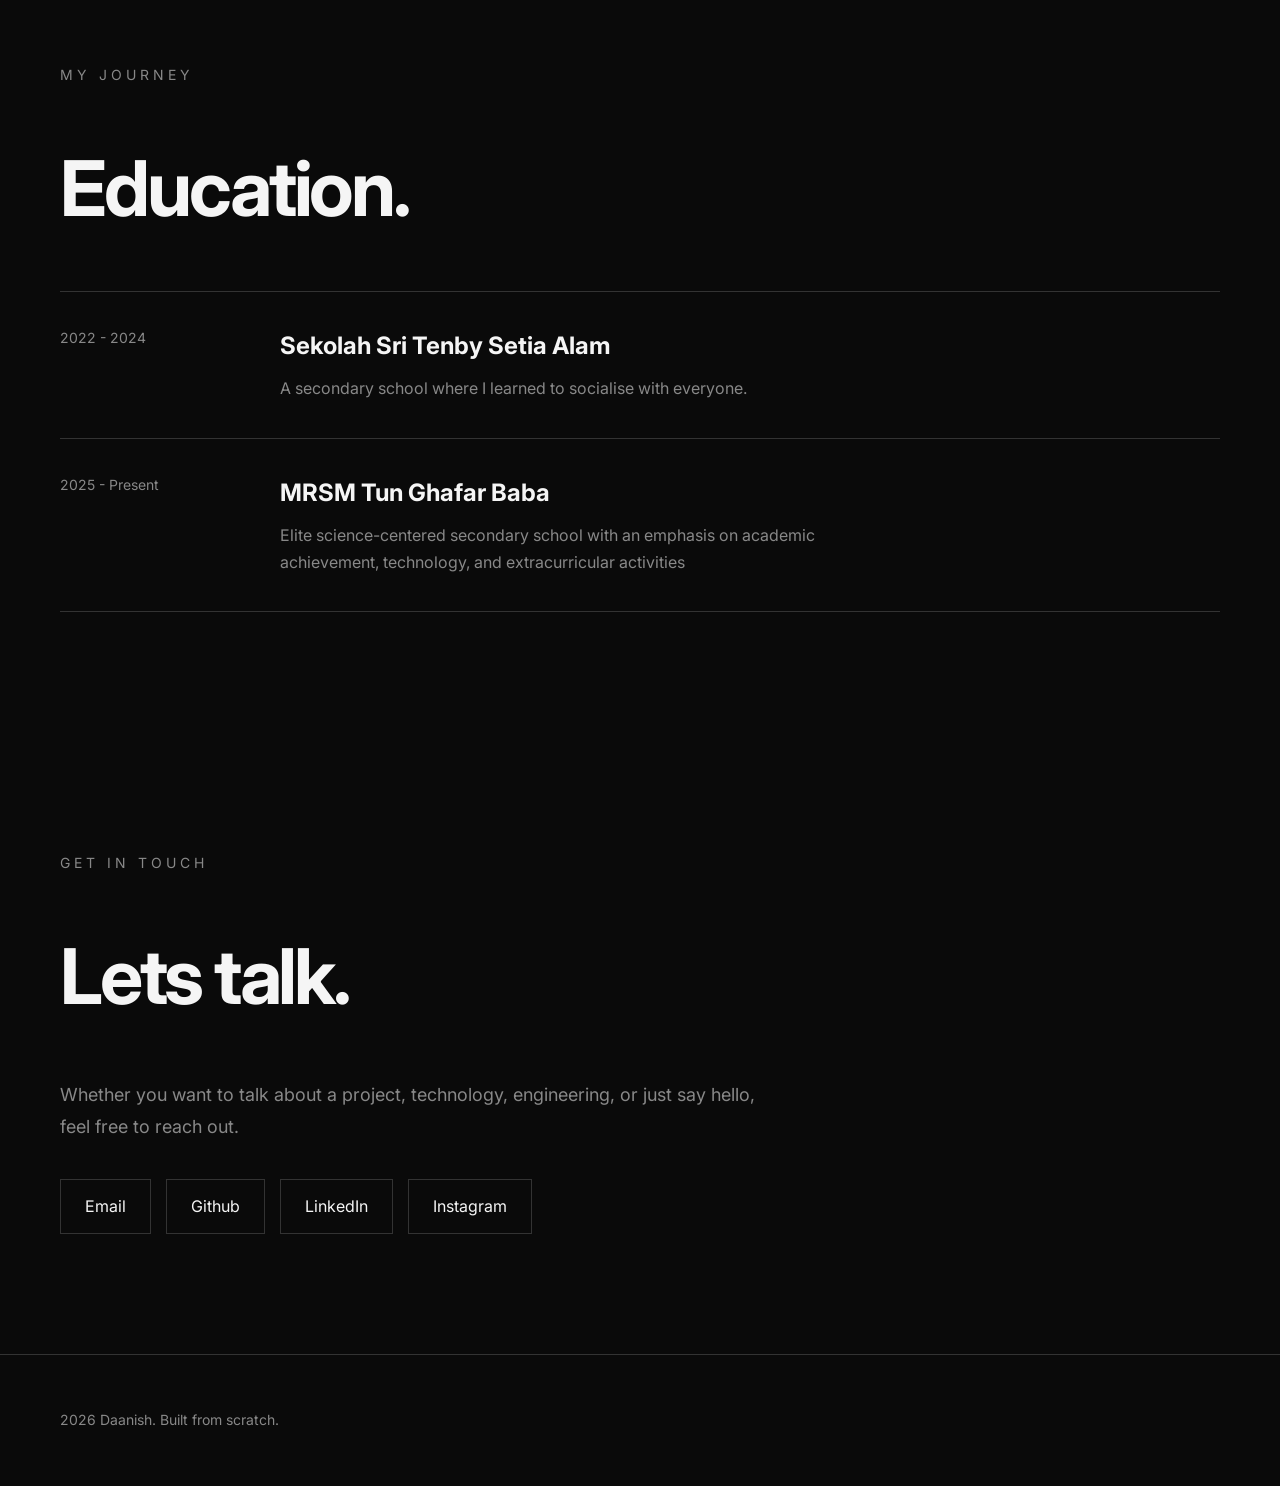
==== commit eb53b631: "Added Instagram contact" ====
--- a/index.html
+++ b/index.html
@@ -247,6 +247,9 @@
                     <a href="https://www.linkedin.com/in/wan-daanish-04157339a/" target="_blank" rel="noopener noreferrer">
                         LinkedIn
                     </a>
+                    <a href="https://www.instagram.com/wandaanish/" target="_blank" rel="noopener noreferrer">
+                        Instagram
+                    </a>
                 </div>
             </div>
         </section>
--- a/style.css
+++ b/style.css
@@ -509,6 +509,9 @@
         grid-template-columns: 1fr;
         gap: 50px;
     }
+    .project-card.is-active {
+        transform: translateY(-5px);
+    }
     .gallery-grid {
         grid-template-columns: 1fr;
     }
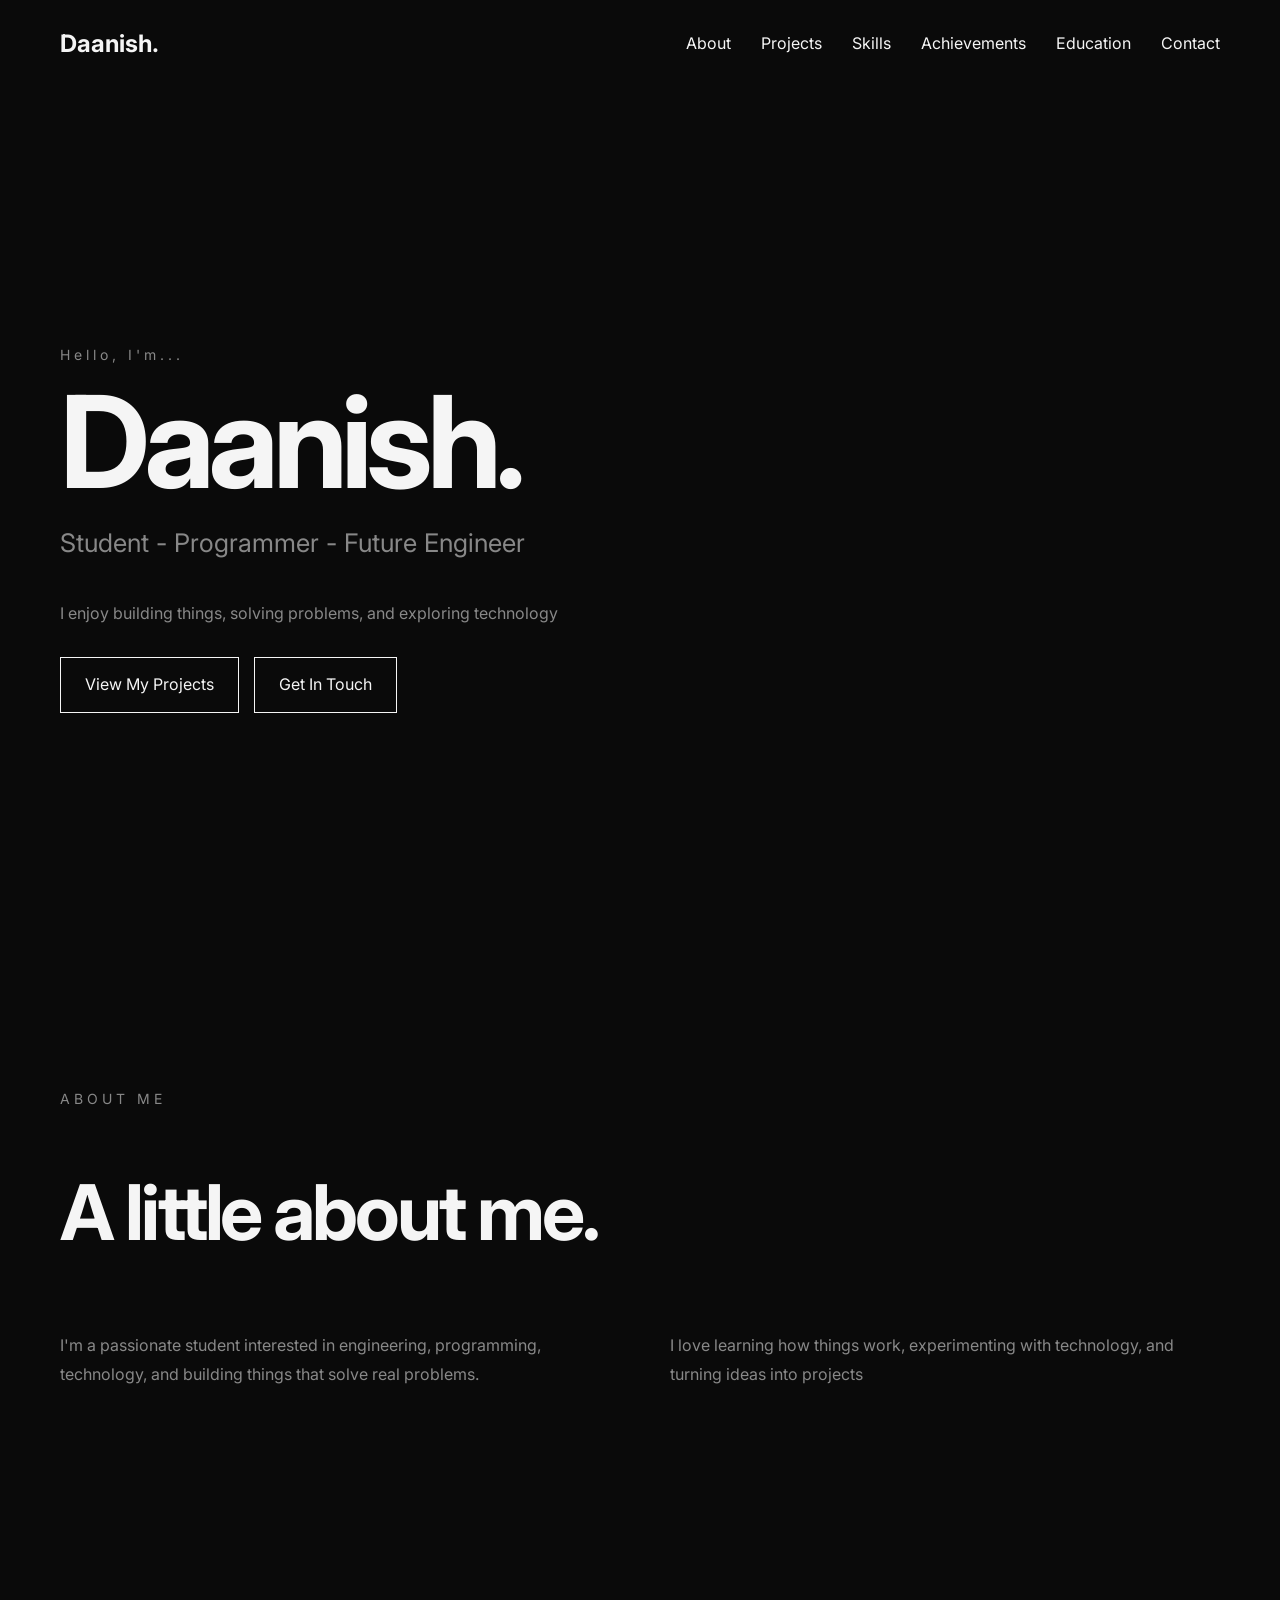
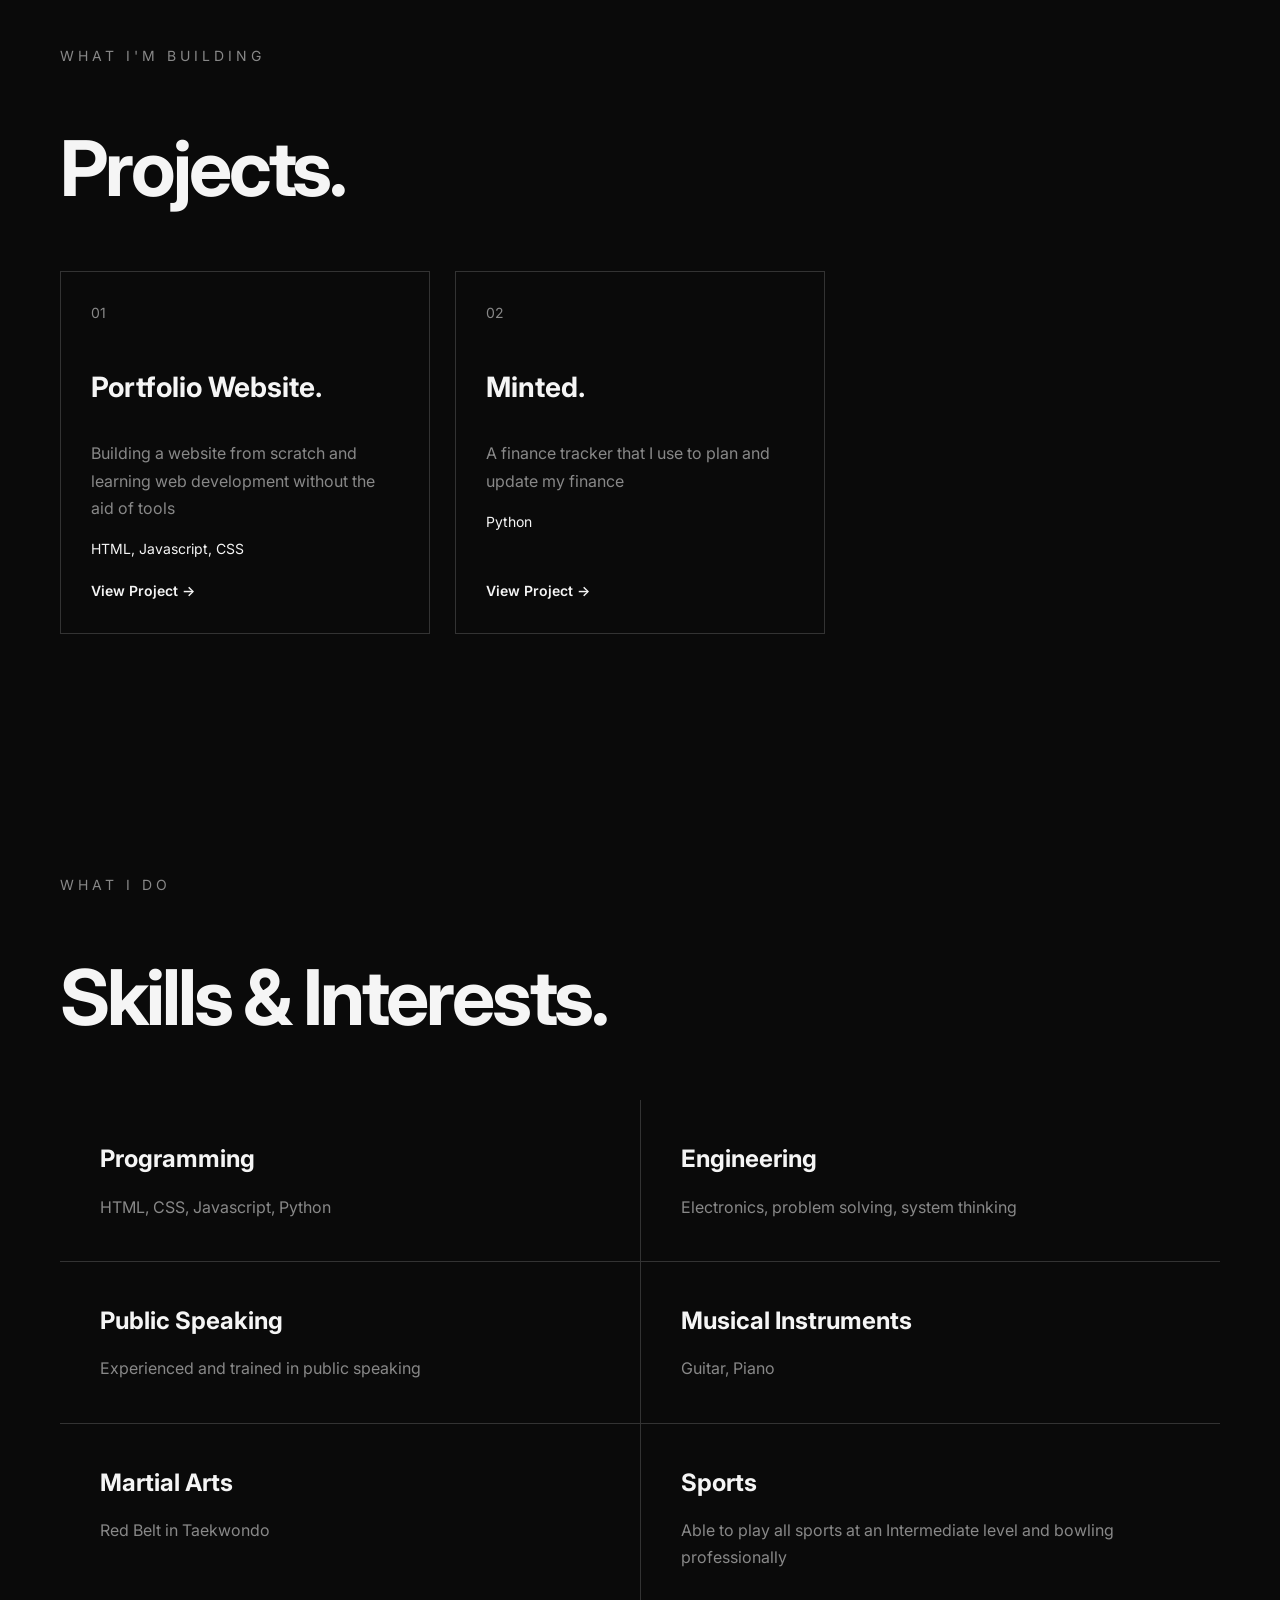
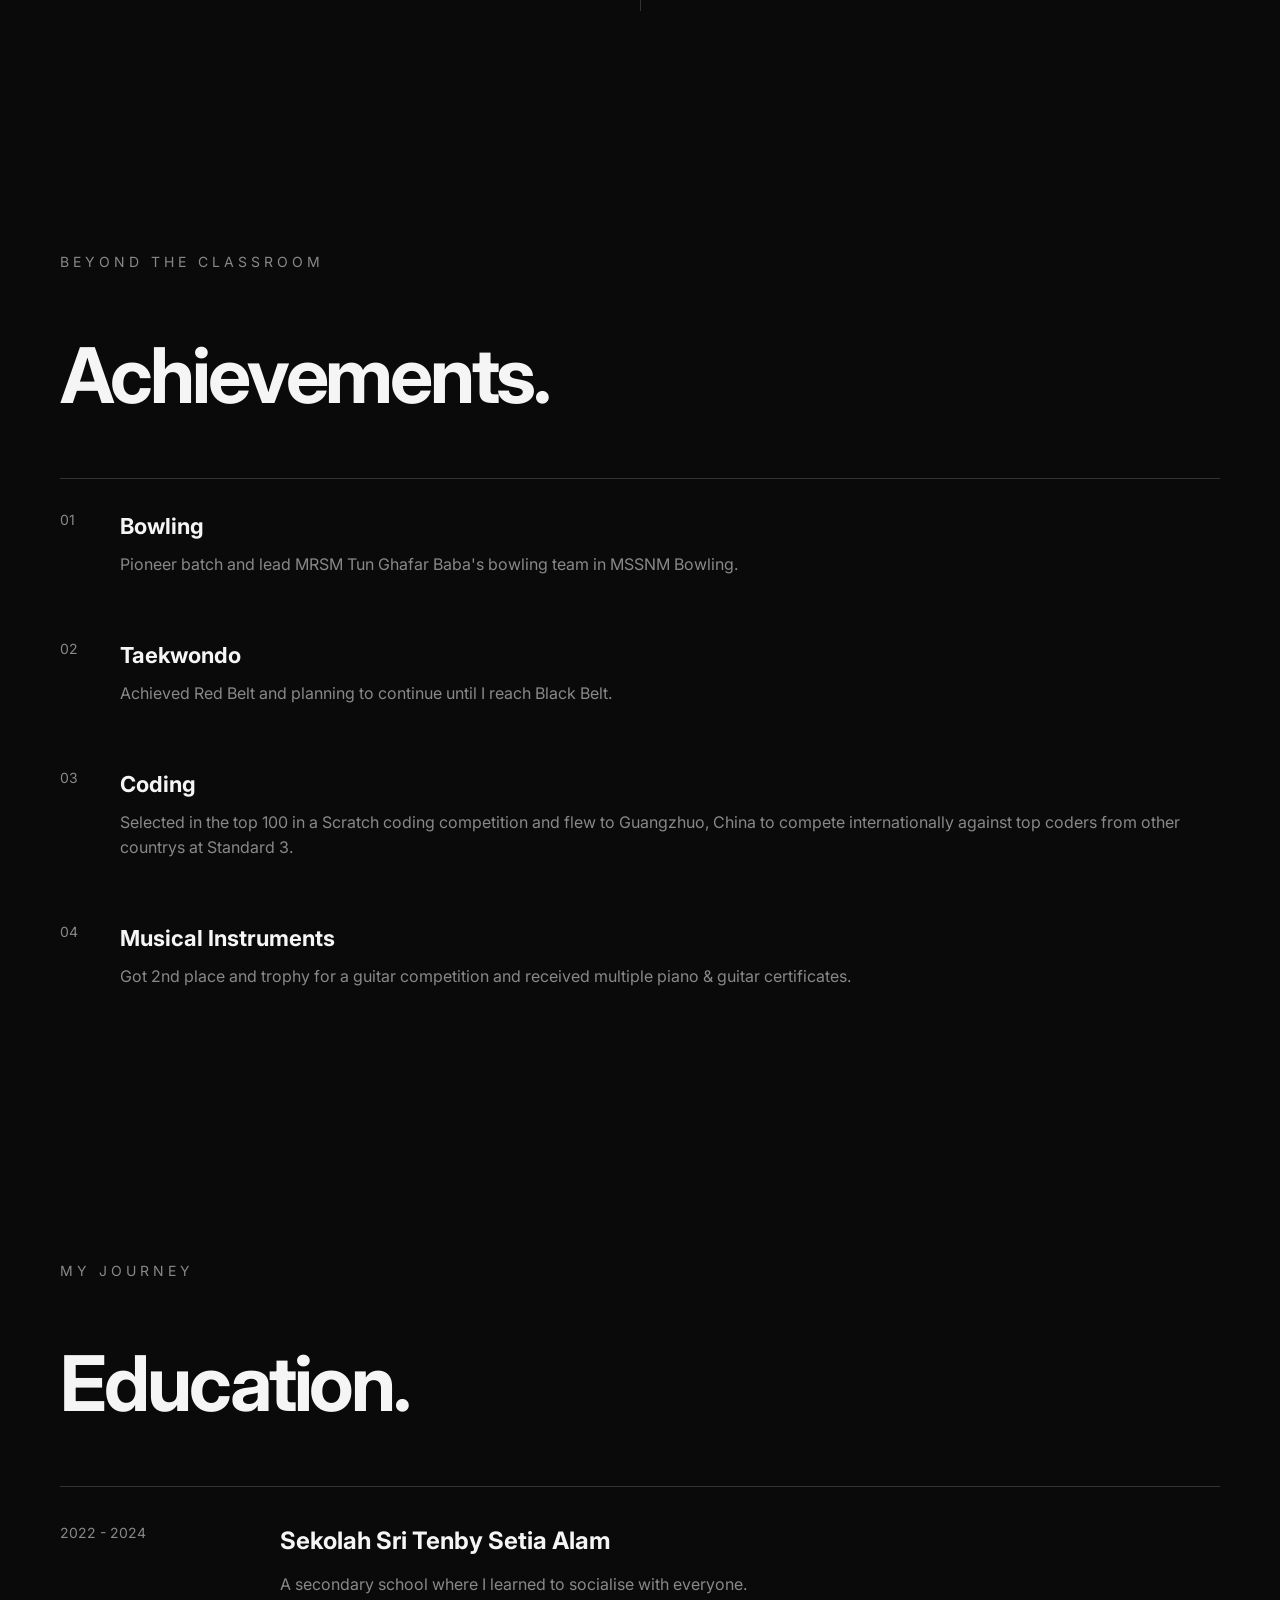
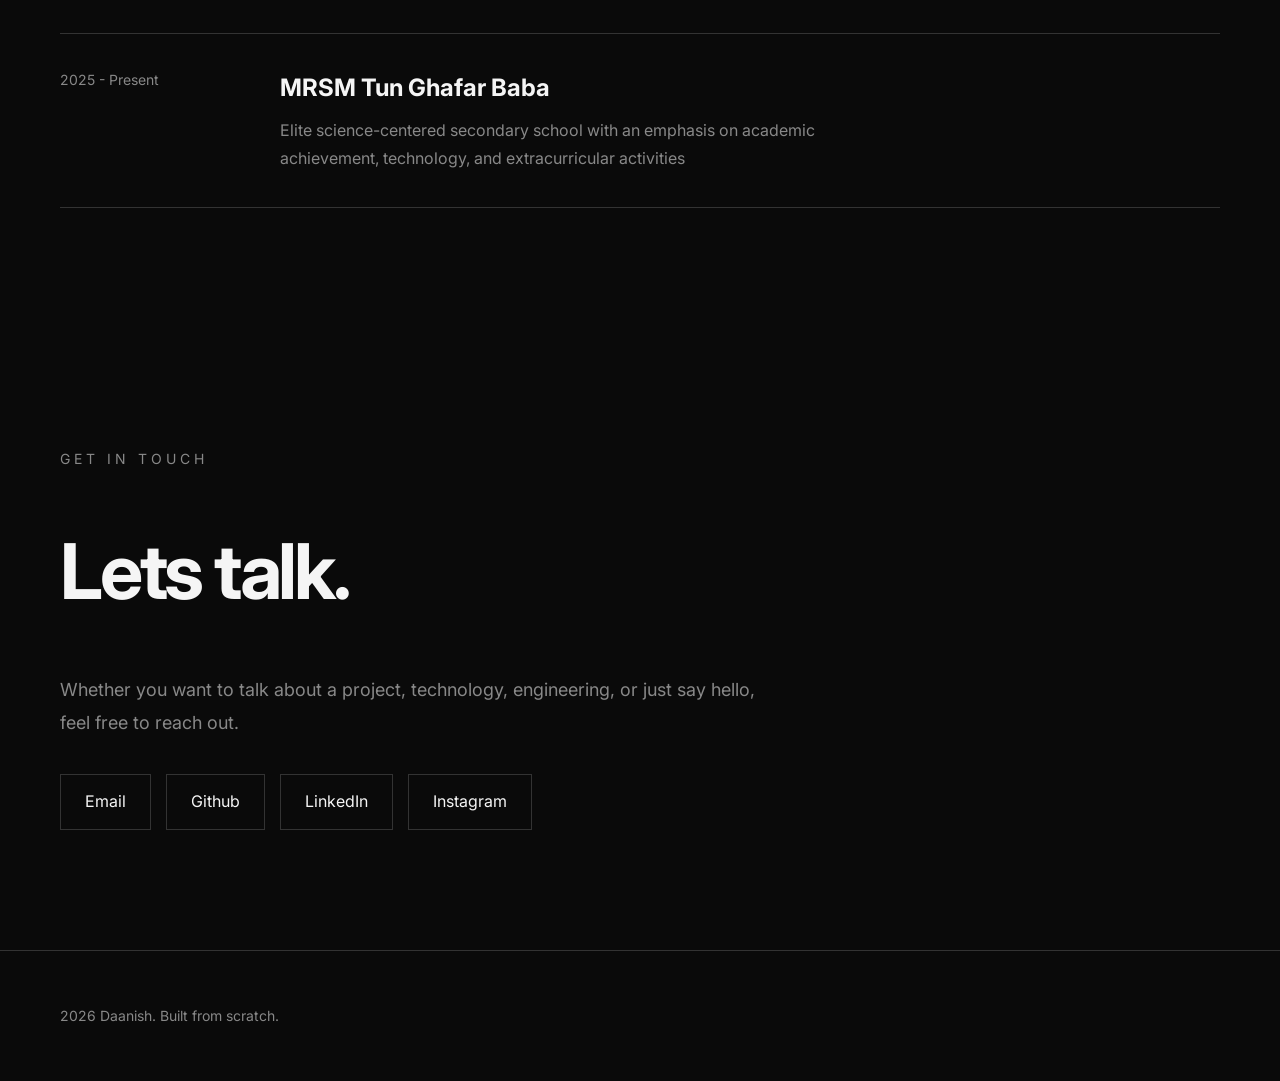
==== commit 324d3dd6: "Updated projects list" ====
--- a/index.html
+++ b/index.html
@@ -58,7 +58,7 @@
             <div class="project-grid">
             <article class="project-card">
                 <p class="project-number">01</p>
-                <h3>Portfolio Website</h3>
+                <h3>Portfolio Website.</h3>
                 <p>
                     Building a website from scratch and learning web development without the aid of tools
                 </p>
@@ -71,40 +71,14 @@
             </article>
             <article class="project-card">
                 <p class="project-number">02</p>
-                <h3>Biology 3D Game</h3>
+                <h3>Minted.</h3>
                 <p>
-                    Planning to create an interactive game
+                    A finance tracker that I use to plan and update my finance
                 </p>
                 <p class="project-tech">
-                    Unity
-                </p>
-                <a href="projects/biology-game.html" class="project-link">
-                    View Project ->
-                </a>
-            </article>
-            <article class="project-card">
-                <p class="project-number">03</p>
-                <h3>Resource Center Comitee's Website</h3>
-                <p>
-                    Planning to make a website for the Resource Center Comitee
-                </p>
-                <p class="project-tech">
-                    HTML, CSS, Javascript
-                </p>
-                <a href="projects/RCC-Website.html" class="project-link">
-                    View Project ->
-                </a>
-            </article>
-            <article class="project-card">
-                <p class="project-number">04</p>
-                <h3>Making a 3D Game</h3>
-                <p>
-                    Planning to make a 3d game
-                </p>
-                <p class="project-tech">
-                    Roblox?
-                </p>
-                <a href="projects/3D-Game.html" class="project-link">
+                    Python
+                </p>
+                <a href="projects/minted.html" class="project-link">
                     View Project ->
                 </a>
             </article>
